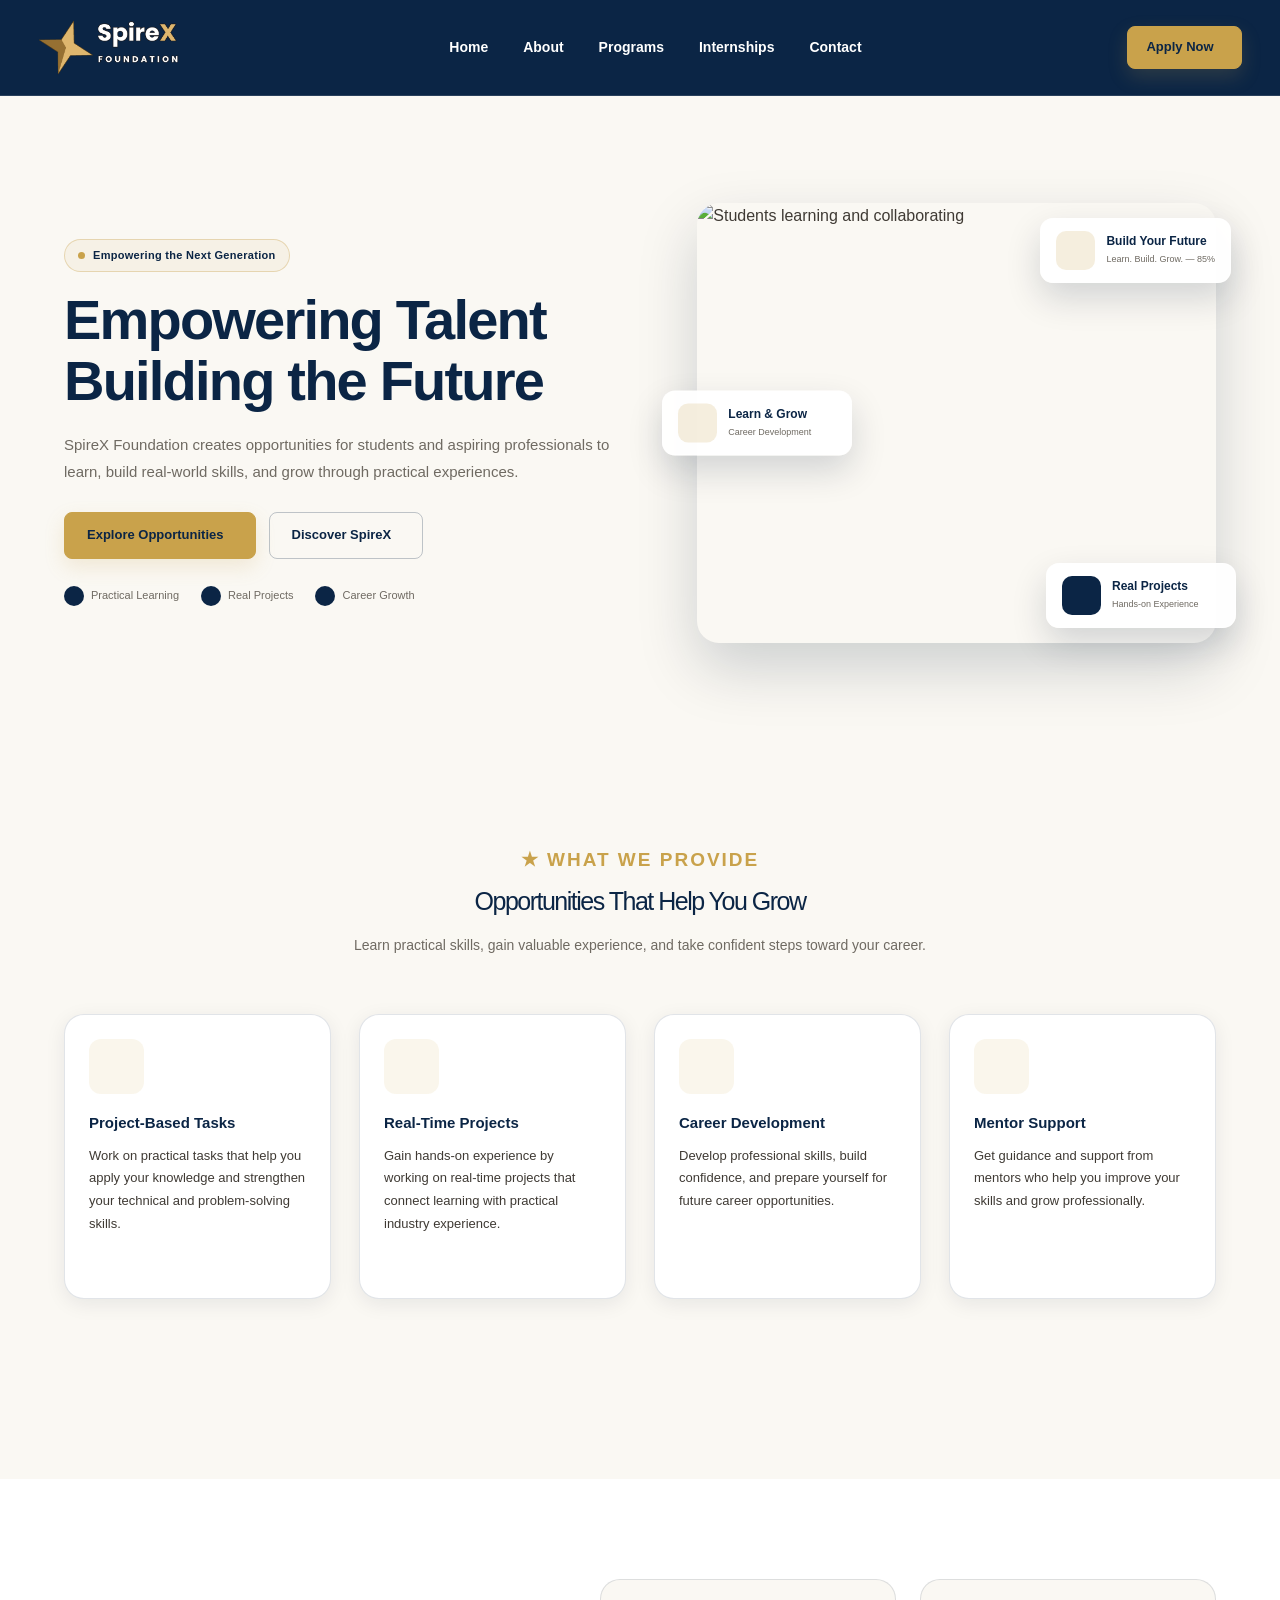
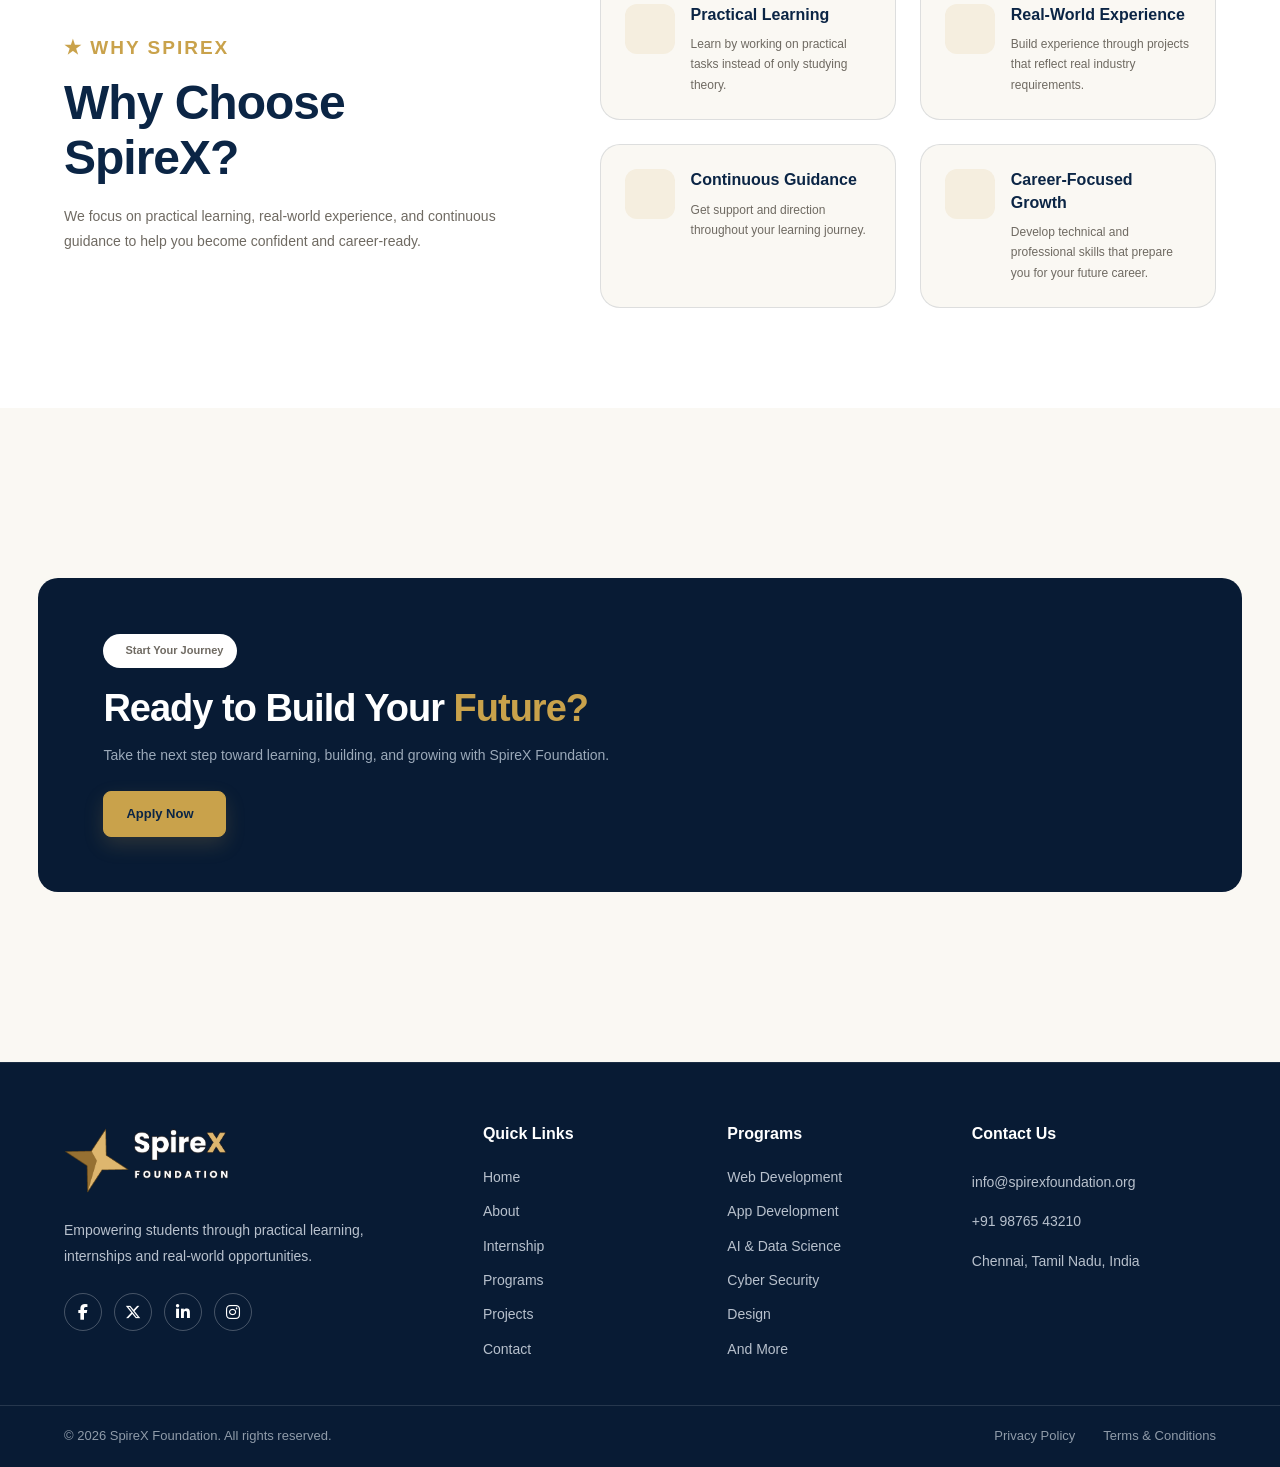
==== index.html @ 5ac38d96 "Home Page Dev" ====
<!DOCTYPE html>
<html lang="en">

<head>

    <meta charset="UTF-8">

    <meta
        name="viewport"
        content="width=device-width, initial-scale=1.0"
    >

    <title>SpireX Foundation</title>

    <link
        rel="stylesheet"
        href="https://cdnjs.cloudflare.com/ajax/libs/font-awesome/6.5.2/css/all.min.css"
    >

    <link
        rel="stylesheet"
        href="css/global.css"
    >

    <script src="https://unpkg.com/lucide@latest"></script>

</head>

<body>

    <div id="navbar-container"></div>

    <div id="hero-container"></div>

    <div id="cards-container"></div>

    <div id="footer-container"></div>

    <script src="js/main.js"></script>

</body>

</html>
---- css/global.css ----
/* 1. ROOT VARIABLES */

:root {
    --primary: #0B2545;
    --dark: #081B34;
    --accent: #C9A24B;

    --cream: #FAF8F3;
    --white: #FFFFFF;

    --text: #3F3A34;
    --text-light: #6F6A62;

    --border: rgba(11, 37, 69, 0.12);

    --card-shadow: 0 5px 20px rgba(8, 27, 52, 0.08);
    --card-hover-shadow: 0 15px 40px rgba(8, 27, 52, 0.12);

    --radius-lg: 20px;
}


/* 2. RESET */

* {
    margin: 0;
    padding: 0;
    box-sizing: border-box;
}

html {
    scroll-behavior: smooth;
    height: auto;
    min-height: 100%;
    overflow-x: hidden;
    overflow-y: auto;
}

body {
    width: 100%;
    height: auto;
    min-height: 100%;
    font-family: "Poppins", sans-serif;
    color: var(--text);
    background: var(--cream);
    line-height: 1.6;
    overflow-x: hidden;
    overflow-y: auto;
}

a {
    color: inherit;
    text-decoration: none;
}

button,
input,
textarea,
select {
    font-family: inherit;
}

button {
    cursor: pointer;
}

img {
    max-width: 100%;
    display: block;
}


/* 3. COMMON CONTAINER */

.container {
    width: 100%;
    margin: 0;
}


/* 4. BUTTONS */

.btn {
    display: inline-flex;
    align-items: center;
    justify-content: center;
    gap: 9px;
    padding: 12px 22px;
    border-radius: 8px;
    font-size: 13px;
    font-weight: 600;
    transition:
        transform 0.3s ease,
        box-shadow 0.3s ease,
        background 0.3s ease,
        color 0.3s ease,
        border-color 0.3s ease;
}

.btn svg {
    width: 16px;
    height: 16px;
}

.btn-gold {
    color: var(--primary);
    background: var(--accent);
    border: 1px solid var(--accent);
    box-shadow: 0 8px 20px rgba(201, 162, 75, 0.18);
}

.btn-gold:hover {
    transform: translateY(-2px);
    background: #D4AF5E;
    box-shadow: 0 12px 28px rgba(201, 162, 75, 0.28);
}

.btn-outline {
    color: var(--primary);
    background: transparent;
    border: 1px solid rgba(11, 37, 69, 0.25);
}

.btn-outline:hover {
    color: var(--white);
    background: var(--primary);
    border-color: var(--primary);
    transform: translateY(-2px);
}


/* 5. NAVBAR */

.navbar {
    position: fixed;
    top: 0;
    left: 0;
    z-index: 1000;
    width: 100%;
    height: auto;
    background: var(--primary);
    border-bottom: 1px solid rgba(255, 255, 255, 0.12);
}

.navbar-container {
    width: 100%;
    min-height: 95px;
    margin: 0;
    padding-left: 3%;
    padding-right: 3%;
    display: flex;
    align-items: center;
    justify-content: space-between;
    gap: 30px;
}

.navbar-logo {
    display: flex;
    align-items: center;
    flex-shrink: 0;
    margin-right: auto;
}

.navbar-logo img {
    width: 145px;
    height: auto;
}

.nav-links {
    display: flex;
    align-items: center;
    justify-content: center;
    gap: 35px;
    margin: 0 auto;
}

.nav-link {
    position: relative;
    color: var(--white);
    font-size: 14px;
    font-weight: 600;
    white-space: nowrap;
}

.nav-link::after {
    content: "";
    position: absolute;
    left: 0;
    bottom: -8px;
    width: 0;
    height: 2px;
    background: var(--accent);
    transition: width 0.3s ease;
}

.nav-link:hover {
    width: 100%;
}

.nav-link.active {
    color: var(--white);
}

.nav-link:hover::after,
.nav-link.active::after {
    width: 100%;
}

.navbar-apply {
    padding: 10px 18px;
    flex-shrink: 0;
    margin-left: auto;
}

.menu-toggle {
    display: none;
    width: 42px;
    height: 42px;
    align-items: center;
    justify-content: center;
    border: 1px solid rgba(255, 255, 255, 0.2);
    border-radius: 8px;
    color: var(--white);
    background: transparent;
}

.menu-toggle svg {
    width: 21px;
    height: 21px;
}


/* 6. HERO */

.hero {
    width: 100%;
    background: var(--cream);
    overflow: hidden;
    padding-top: 95px;
}

.hero-container {
    width: 100%;
    min-height: 650px;
    margin: 0;
    padding-top: 80px;
    padding-bottom: 75px;
    padding-left: 5%;
    padding-right: 5%;
    display: grid;
    grid-template-columns: 1.05fr 0.95fr;
    align-items: center;
    gap: 60px;
}

.hero-content {
    width: 100%;
    max-width: 650px;
    margin-left: 0;
    margin-right: 0;
}

.hero-badge {
    width: fit-content;
    display: inline-flex;
    align-items: center;
    gap: 8px;
    margin-bottom: 18px;
    padding: 7px 13px;
    border: 1px solid rgba(201, 162, 75, 0.35);
    border-radius: 50px;
    color: var(--primary);
    background: rgba(201, 162, 75, 0.08);
    font-size: 11px;
    font-weight: 600;
    letter-spacing: 0.3px;
}

.hero-badge-dot {
    width: 7px;
    height: 7px;
    flex-shrink: 0;
    border-radius: 50%;
    background: var(--accent);
}

.hero-title {
    max-width: 650px;
    color: var(--primary);
    font-size: 56px;
    line-height: 1.08;
    letter-spacing: -1.8px;
    font-weight: 800;
}

.hero-description {
    max-width: 590px;
    margin-top: 20px;
    color: var(--text-light);
    font-size: 15px;
    line-height: 1.8;
    font-weight: 400;
}

.hero-actions {
    display: flex;
    align-items: center;
    gap: 13px;
    margin-top: 27px;
    flex-wrap: wrap;
}

.hero-benefits {
    display: flex;
    align-items: center;
    gap: 22px;
    margin-top: 27px;
    flex-wrap: wrap;
}

.hero-benefit {
    display: flex;
    align-items: center;
    gap: 7px;
    color: var(--text-light);
    font-size: 11px;
    font-weight: 500;
}

.benefit-icon {
    width: 20px;
    height: 20px;
    display: flex;
    align-items: center;
    justify-content: center;
    flex-shrink: 0;
    border-radius: 50%;
    color: var(--white);
    background: var(--primary);
}

.benefit-icon svg {
    width: 12px;
    height: 12px;
}


/* 7. HERO VISUAL */

.hero-visual {
    position: relative;
    width: 100%;
    min-height: 480px;
    display: flex;
    align-items: center;
    justify-content: center;
}

.hero-image-wrapper {
    position: relative;
    z-index: 1;
    width: 100%;
    max-width: 560px;
    height: 440px;
    overflow: hidden;
    border-radius: 22px;
    box-shadow: 0 25px 60px rgba(8, 27, 52, 0.18);
}

.hero-image {
    width: 100%;
    height: 100%;
    object-fit: cover;
    border-radius: inherit;
    transition: transform 0.6s ease;
}

.hero-image-wrapper:hover .hero-image {
    transform: scale(1.03);
}


/* 8. FLOATING CARDS */

.floating-card {
    position: absolute;
    z-index: 5;
    display: flex;
    align-items: center;
    gap: 11px;
    padding: 12px 15px;
    min-width: 190px;
    border: 1px solid rgba(255, 255, 255, 0.7);
    border-radius: 13px;
    background: rgba(255, 255, 255, 0.94);
    box-shadow: 0 15px 35px rgba(8, 27, 52, 0.16);
    animation: floatingCard 4s ease-in-out infinite;
}

.floating-icon {
    width: 39px;
    height: 39px;
    flex-shrink: 0;
    display: flex;
    align-items: center;
    justify-content: center;
    border-radius: 10px;
    color: var(--primary);
    background: rgba(201, 162, 75, 0.18);
}

.floating-icon svg {
    width: 19px;
    height: 19px;
}

.floating-icon-navy {
    color: var(--white);
    background: var(--primary);
}

.floating-content h4 {
    color: var(--primary);
    font-size: 12px;
    font-weight: 700;
    line-height: 1.3;
}

.floating-content p {
    margin-top: 3px;
    color: var(--text-light);
    font-size: 9px;
    line-height: 1.4;
}

.floating-card-top {
    top: 35px;
    right: -15px;
    animation-delay: 0s;
}

.floating-card-middle {
    top: 50%;
    left: -35px;
    transform: translateY(-50%);
    animation: floatingMiddle 4s ease-in-out infinite;
    animation-delay: 1s;
}

.floating-card-bottom {
    bottom: 35px;
    right: -20px;
    animation-delay: 2s;
}

@keyframes floatingCard {
    0%, 100% {
        transform: translateY(0);
    }

    50% {
        transform: translateY(-8px);
    }
}

@keyframes floatingMiddle {
    0%, 100% {
        transform: translateY(-50%);
    }

    50% {
        transform: translateY(calc(-50% - 8px));
    }
}


/* 9. HOME SECTIONS */

.section {
    width: 100%;
    margin: 0;
    padding-top: 100px;
    padding-bottom: 100px;
    padding-left: 5%;
    padding-right: 5%;
}

.section > .container {
    width: 100%;
    max-width: none;
    margin: 0;
}

.section-heading {
    width: 100%;
    max-width: 900px;
    margin: 0 auto 55px;
    text-align: center;
}

.section-subtitle {
    display: inline-block;
    color: var(--accent);
    font-size: 19px;
    font-weight: 800;
    text-transform: uppercase;
    letter-spacing: 2px;
}

.section-heading h2 {
    margin-top: 12px;
    color: var(--primary);
    font-size: 25px;
    line-height: 1.12;
    letter-spacing: -1.5px;
    font-weight: 500;
}

.section-heading p {
    max-width: 780px;
    margin: 18px auto 0;
    color: var(--text-light);
    font-size: 14px;
    line-height: 1.8;
    font-weight: 400;
}


/* 10. CARDS GRID */

.grid-3 {
    width: 100%;
    display: grid;
    grid-template-columns: repeat(4, minmax(0, 1fr));
    gap: 28px;
}


/* 11. COMMON CARDS */

.card {
    position: relative;
    width: 100%;
    min-height: 285px;
    padding: 24px;
    background: var(--white);
    border: 1px solid var(--border);
    border-radius: 20px;
    box-shadow: var(--card-shadow);
    transition:
        transform 0.3s ease,
        box-shadow 0.3s ease,
        border-color 0.3s ease;
}

.card:hover {
    transform: translateY(-7px);
    border-color: rgba(201, 162, 75, 0.55);
    box-shadow: var(--card-hover-shadow);
}

.card .icon {
    width: 55px;
    height: 55px;
    display: flex;
    align-items: center;
    justify-content: center;
    margin-bottom: 18px;
    border-radius: 12px;
    background: rgba(201, 162, 75, 0.10);
    color: var(--accent);
}

.card .icon svg {
    width: 24px;
    height: 24px;
}

.card h3 {
    margin: 0;
    color: var(--primary);
    font-size: 15px;
    font-weight: 700;
    line-height: 1.4;
}

.card p {
    margin-top: 12px;
    color: var(--text);
    font-size: 13px;
    font-weight: 400;
    line-height: 1.75;
}


/* 13. BACKGROUNDS */

.bg-white {
    width: 100%;
    background: var(--cream);
}


/* 14. WHY SPIREX */

.why-spirex {
    width: 100%;
    background: var(--white);
    margin-top: 80px;
}

.why-spirex-container {
    display: grid;
    grid-template-columns: 0.85fr 1.15fr;
    align-items: center;
    gap: 80px;
}

.why-spirex-content {
    max-width: 500px;
}

.why-spirex-content h2 {
    margin-top: 12px;
    color: var(--primary);
    font-size: clamp(34px, 4vw, 48px);
    line-height: 1.15;
    letter-spacing: -1px;
    font-weight: 800;
}

.why-spirex-content p {
    margin-top: 18px;
    color: var(--text-light);
    font-size: 14px;
    line-height: 1.8;
    font-weight: 400;
}

.why-spirex-grid {
    display: grid;
    grid-template-columns: repeat(2, 1fr);
    gap: 24px;
}

.why-item {
    display: flex;
    align-items: flex-start;
    gap: 16px;
    padding: 24px;
    background: var(--cream);
    border: 1px solid var(--border);
    border-radius: 20px;
    transition:
        transform 0.3s ease,
        box-shadow 0.3s ease,
        border-color 0.3s ease;
}

.why-item:hover {
    transform: translateY(-5px);
    border-color: rgba(201, 162, 75, 0.5);
    box-shadow: var(--shadow-md);
}

.why-icon {
    width: 50px;
    height: 50px;
    flex-shrink: 0;
    display: flex;
    align-items: center;
    justify-content: center;
    border-radius: 12px;
    background: rgba(201, 162, 75, 0.12);
    color: var(--accent);
}

.why-icon svg {
    width: 23px;
    height: 23px;
}

.why-item h3 {
    margin: 0;
    color: var(--primary);
    font-size: 16px;
    font-weight: 700;
    line-height: 1.4;
}

.why-item p {
    margin-top: 8px;
    color: var(--text-light);
    font-size: 12px;
    font-weight: 400;
    line-height: 1.7;
}


/* 15. READY TO BUILD YOUR FUTURE */

.future-section {
    width: 100%;
    margin-top: 80px;
    padding: 90px 3%;
    background: var(--cream);
}

.future-container {
    width: 100%;
    max-width: 1400px;
    min-height: 310px;
    margin: 0 auto;
    padding: 55px 65px;
    display: flex;
    align-items: center;
    justify-content: space-between;
    background: var(--dark);
    border-radius: 20px;
    overflow: hidden;
}

.future-content {
    max-width: 650px;
}

.future-badge {
    display: inline-flex;
    align-items: center;
    gap: 8px;
    padding: 8px 14px;
    color: var(--text-light);
    background: var(--white);
    border-radius: 50px;
    font-size: 11px;
    font-weight: 600;
}

.future-badge svg {
    width: 13px;
    height: 13px;
}

.future-content h2 {
    margin-top: 18px;
    color: var(--white);
    font-size: 38px;
    line-height: 1.2;
    font-weight: 800;
    letter-spacing: -1px;
}

.future-content h2 span {
    color: var(--accent);
}

.future-content p {
    max-width: 550px;
    margin-top: 12px;
    color: #9BA9B9;
    font-size: 14px;
    line-height: 1.8;
}

.future-btn {
    margin-top: 22px;
}

.future-visual {
    width: 42%;
    height: 100%;
    display: flex;
    align-items: center;
    justify-content: center;
}

.future-visual svg {
    width: 75px;
    height: 75px;
    color: var(--accent);
    stroke-width: 1.8;
}


/* 16. FOOTER */

.footer {
    width: 100%;
    height: auto;
    min-height: auto;
    overflow: visible;
    margin: 0;
    background: var(--dark);
    color: var(--white);
    border-top: 1px solid rgba(255, 255, 255, 0.08);
    padding-bottom: 0;
    margin-top: 80px;
}

.footer-container {
    width: 100%;
    max-width: none;
    margin: 0;
    padding: 60px 5% 45px;
    display: grid;
    grid-template-columns: 2fr 1fr 1fr 1.4fr;
    column-gap: 70px;
    row-gap: 35px;
    align-items: start;
    overflow: visible;
}

.footer-brand {
    display: flex;
    flex-direction: column;
    align-items: flex-start;
}

.footer-logo {
    width: 170px;
    height: auto;
    max-width: 170px;
    display: block;
    object-fit: contain;
}

.footer-brand p {
    max-width: 390px;
    margin-top: 20px;
    color: #B8C1CD;
    font-size: 14px;
    line-height: 1.8;
    font-weight: 400;
}

.social-links {
    display: flex;
    align-items: center;
    gap: 12px;
    margin-top: 24px;
}

.social-links a {
    width: 38px;
    height: 38px;
    display: flex;
    align-items: center;
    justify-content: center;
    color: var(--white);
    background: transparent;
    border: 1px solid rgba(255, 255, 255, 0.25);
    border-radius: 50%;
    text-decoration: none;
    cursor: pointer;
    transition:
        color 0.3s ease,
        border-color 0.3s ease,
        background 0.3s ease,
        transform 0.3s ease;
}

.social-links a:hover {
    color: var(--accent);
    border-color: var(--accent);
    background: rgba(201, 162, 75, 0.08);
    transform: translateY(-3px);
}

.social-links svg {
    width: 18px;
    height: 18px;
    stroke-width: 1.8;
}

.footer-column {
    display: flex;
    flex-direction: column;
    align-items: flex-start;
    gap: 12px;
}

.footer-column h4 {
    margin: 0 0 8px;
    color: var(--white);
    font-size: 16px;
    font-weight: 700;
    line-height: 1.4;
}

.footer-column a {
    color: #B8C1CD;
    font-size: 14px;
    font-weight: 400;
    line-height: 1.6;
    text-decoration: none;
    transition:
        color 0.3s ease,
        transform 0.3s ease;
}

.footer-column a:hover {
    color: var(--accent);
    transform: translateX(3px);
}

.footer-contact {
    display: flex;
    flex-direction: column;
    gap: 17px;
    width: 100%;
    overflow: visible;
}

.footer-contact-item {
    display: flex;
    align-items: flex-start;
    gap: 11px;
    color: #B8C1CD;
    font-size: 14px;
    font-weight: 400;
    line-height: 1.6;
}

.footer-contact-item svg {
    width: 18px;
    height: 18px;
    flex-shrink: 0;
    color: var(--accent);
    margin-top: 3px;
}

.footer-bottom {
    width: 100%;
    margin: 0;
    padding: 20px 5%;
    display: flex;
    align-items: center;
    justify-content: space-between;
    gap: 20px;
    border-top: 1px solid rgba(255, 255, 255, 0.12);
    color: #8F9BA9;
    font-size: 13px;
    font-weight: 400;
    overflow: visible;
}

.footer-bottom p {
    margin: 0;
}

.footer-bottom > div {
    display: flex;
    align-items: center;
    gap: 28px;
}

.footer-bottom a {
    color: #8F9BA9;
    font-size: 13px;
    text-decoration: none;
    transition: color 0.3s ease;
}

.footer-bottom a:hover {
    color: var(--accent);
}


/* 17. TABLET */

@media (max-width: 1100px) {

    .hero-container {
        grid-template-columns: 1fr;
        gap: 50px;
        text-align: center;
    }

    .hero-content {
        max-width: 700px;
        margin-left: auto;
        margin-right: auto;
    }

    .hero-badge {
        margin-left: auto;
        margin-right: auto;
    }

    .hero-description {
        margin-left: auto;
        margin-right: auto;
    }

    .hero-actions {
        justify-content: center;
    }

    .hero-benefits {
        justify-content: center;
    }

    .hero-visual {
        min-height: 460px;
        max-width: 650px;
        margin: 0 auto;
    }

    .grid-3 {
        grid-template-columns: repeat(2, 1fr);
        gap: 25px;
    }

    .why-spirex-container {
        grid-template-columns: 1fr;
        gap: 45px;
    }

    .why-spirex-content {
        max-width: 700px;
    }

    .footer-container {
        grid-template-columns: 2fr 1fr 1fr;
        column-gap: 45px;
        row-gap: 45px;
    }

    .footer-brand {
        grid-column: 1 / -1;
    }
}


/* 18. MOBILE */

@media (max-width: 700px) {

    .navbar-container {
        min-height: 68px;
        padding-left: 5%;
        padding-right: 5%;
    }

    .navbar-logo img {
        width: 125px;
    }

    .nav-links {
        position: absolute;
        top: 68px;
        left: 0;
        width: 100%;
        display: none;
        flex-direction: column;
        align-items: stretch;
        gap: 0;
        padding: 15px 20px 20px;
        background: rgba(250, 248, 243, 0.98);
        border-bottom: 1px solid var(--border);
        box-shadow: var(--shadow-md);
    }

    .nav-links.active {
        display: flex;
    }

    .nav-link {
        padding: 11px 5px;
        color: var(--primary);
        font-size: 13px;
    }

    .nav-link:hover,
    .nav-link.active {
        color: var(--primary);
    }

    .nav-link::after {
        display: none;
    }

    .navbar-apply {
        display: none;
    }

    .menu-toggle {
        display: flex;
    }

    .hero {
        padding-top: 68px;
    }

    .hero-container {
        min-height: auto;
        padding-top: 55px;
        padding-bottom: 60px;
        padding-left: 5%;
        padding-right: 5%;
        gap: 45px;
    }

    .hero-title {
        font-size: 38px;
        line-height: 1.1;
        letter-spacing: -1px;
    }

    .hero-description {
        font-size: 13px;
        line-height: 1.75;
    }

    .hero-actions {
        flex-direction: column;
        width: 100%;
    }

    .hero-actions .btn {
        width: 100%;
    }

    .hero-benefits {
        flex-direction: column;
        gap: 10px;
    }

    .hero-visual {
        min-height: 370px;
        width: 100%;
    }

    .hero-image-wrapper {
        width: 90%;
        height: 330px;
        border-radius: 18px;
    }

    .floating-card {
        min-width: 165px;
        padding: 10px 12px;
        gap: 9px;
    }

    .floating-icon {
        width: 34px;
        height: 34px;
    }

    .floating-icon svg {
        width: 16px;
        height: 16px;
    }

    .floating-content h4 {
        font-size: 10px;
    }

    .floating-content p {
        font-size: 8px;
    }

    .floating-card-top {
        top: 12px;
        right: 0;
    }

    .floating-card-middle {
        left: 0;
        top: 50%;
    }

    .floating-card-bottom {
        right: 0;
        bottom: 12px;
    }

    .section {
        padding-top: 70px;
        padding-bottom: 70px;
        padding-left: 5%;
        padding-right: 5%;
    }

    .section-heading {
        margin-bottom: 35px;
    }

    .section-subtitle {
        font-size: 13px;
    }

    .section-heading h2 {
        font-size: 34px;
        letter-spacing: -0.8px;
    }

    .section-heading p {
        font-size: 12px;
    }

    .grid-3 {
        grid-template-columns: 1fr;
        gap: 20px;
    }

    .card {
        min-height: 250px;
        padding: 24px;
    }

    .card h3 {
        font-size: 15px;
    }

    .why-spirex {
        margin-top: 0;
    }

    .why-spirex-container {
        gap: 35px;
    }

    .why-spirex-content h2 {
        font-size: 32px;
    }

    .why-spirex-content p {
        font-size: 13px;
    }

    .why-spirex-grid {
        grid-template-columns: 1fr;
        gap: 18px;
    }

    .why-item {
        padding: 20px;
    }

    .future-section {
        padding: 70px 5%;
    }

    .future-container {
        min-height: auto;
        padding: 40px 25px;
        flex-direction: column;
        align-items: flex-start;
        gap: 35px;
        border-radius: 18px;
    }

    .future-content {
        width: 100%;
    }

    .future-content h2 {
        font-size: 30px;
    }

    .future-content p {
        font-size: 13px;
    }

    .future-visual {
        width: 100%;
        justify-content: center;
    }

    .future-visual svg {
        width: 55px;
        height: 55px;
    }

    .footer {
        width: 100%;
        height: auto;
        min-height: auto;
        overflow: visible;
        padding-bottom: 0;
    }

    .footer-container {
        width: 100%;
        display: grid;
        grid-template-columns: 1fr 1fr;
        column-gap: 25px;
        row-gap: 30px;
        padding: 40px 7% 40px;
        overflow: visible;
    }

    .footer-brand {
        grid-column: 1 / -1;
        width: 100%;
        display: flex;
        flex-direction: column;
        align-items: flex-start;
    }

    .footer-logo {
        width: 140px;
        max-width: 140px;
        height: auto;
    }

    .footer-brand p {
        width: 100%;
        max-width: 100%;
        margin-top: 12px;
        color: #B8C1CD;
        font-size: 12px;
        line-height: 1.6;
    }

    .social-links {
        display: flex;
        align-items: center;
        gap: 10px;
        margin-top: 15px;
    }

    .social-links a {
        width: 34px;
        height: 34px;
    }

    .social-links svg {
        width: 16px;
        height: 16px;
    }

    .footer-column:nth-child(2) {
        grid-column: 1;
        width: 100%;
    }

    .footer-column:nth-child(3) {
        grid-column: 2;
        width: 100%;
    }

    .footer-column {
        display: flex;
        flex-direction: column;
        align-items: flex-start;
        gap: 7px;
        width: 100%;
    }

    .footer-column h4 {
        margin: 0 0 5px;
        color: var(--white);
        font-size: 15px;
        font-weight: 700;
        line-height: 1.4;
    }

    .footer-column a {
        color: #B8C1CD;
        font-size: 12px;
        font-weight: 400;
        line-height: 1.4;
    }

    .footer-contact {
        grid-column: 1 / -1;
        width: 100%;
        display: flex;
        flex-direction: column;
        align-items: flex-start;
        gap: 9px;
        margin-top: 5px;
        padding-bottom: 20px;
        overflow: visible;
    }

    .footer-contact h4 {
        margin: 0 0 5px;
        color: var(--white);
        font-size: 15px;
        font-weight: 700;
    }

    .footer-contact-item {
        width: 100%;
        display: flex;
        align-items: flex-start;
        gap: 8px;
        color: #B8C1CD;
        font-size: 12px;
        line-height: 1.5;
    }

    .footer-contact-item svg {
        width: 16px;
        height: 16px;
        flex-shrink: 0;
        color: var(--accent);
        margin-top: 2px;
    }

    .footer-contact a {
        width: 100%;
        display: flex;
        align-items: flex-start;
        gap: 8px;
        color: #B8C1CD;
        font-size: 12px;
        line-height: 1.5;
    }

    .footer-contact a svg {
        width: 16px;
        height: 16px;
        flex-shrink: 0;
        color: var(--accent);
        margin-top: 2px;
    }

    .footer-bottom {
        display: flex;
        flex-direction: column;
        align-items: center;
        justify-content: center;
        gap: 10px;
        position: relative;
        padding: 18px 20px 230px;
        margin-bottom: 0;
        border-top: 1px solid rgba(255,255,255,0.15);
        background: var(--dark);
    }

    .footer-bottom p {
        display: block;
        text-align: center;
        font-size: 12px;
        line-height: 1.5;
    }

    .footer-bottom > div {
        display: flex;
        gap: 20px;
        justify-content: center;
    }
}


/* 19. SMALL MOBILE */

@media (max-width: 400px) {

    .hero-title {
        font-size: 34px;
    }

    .hero-image-wrapper {
        height: 290px;
    }

    .hero-visual {
        min-height: 330px;
    }

    .floating-card {
        min-width: 145px;
        padding: 8px 10px;
    }

    .floating-card-top {
        right: -5px;
    }

    .floating-card-bottom {
        right: -5px;
    }

    .floating-card-middle {
        left: -5px;
    }

    .floating-content h4 {
        font-size: 9px;
    }

    .floating-content p {
        font-size: 7px;
    }

    .section-heading h2 {
        font-size: 30px;
    }

    .footer-container {
        padding-left: 6%;
        padding-right: 6%;
    }
}
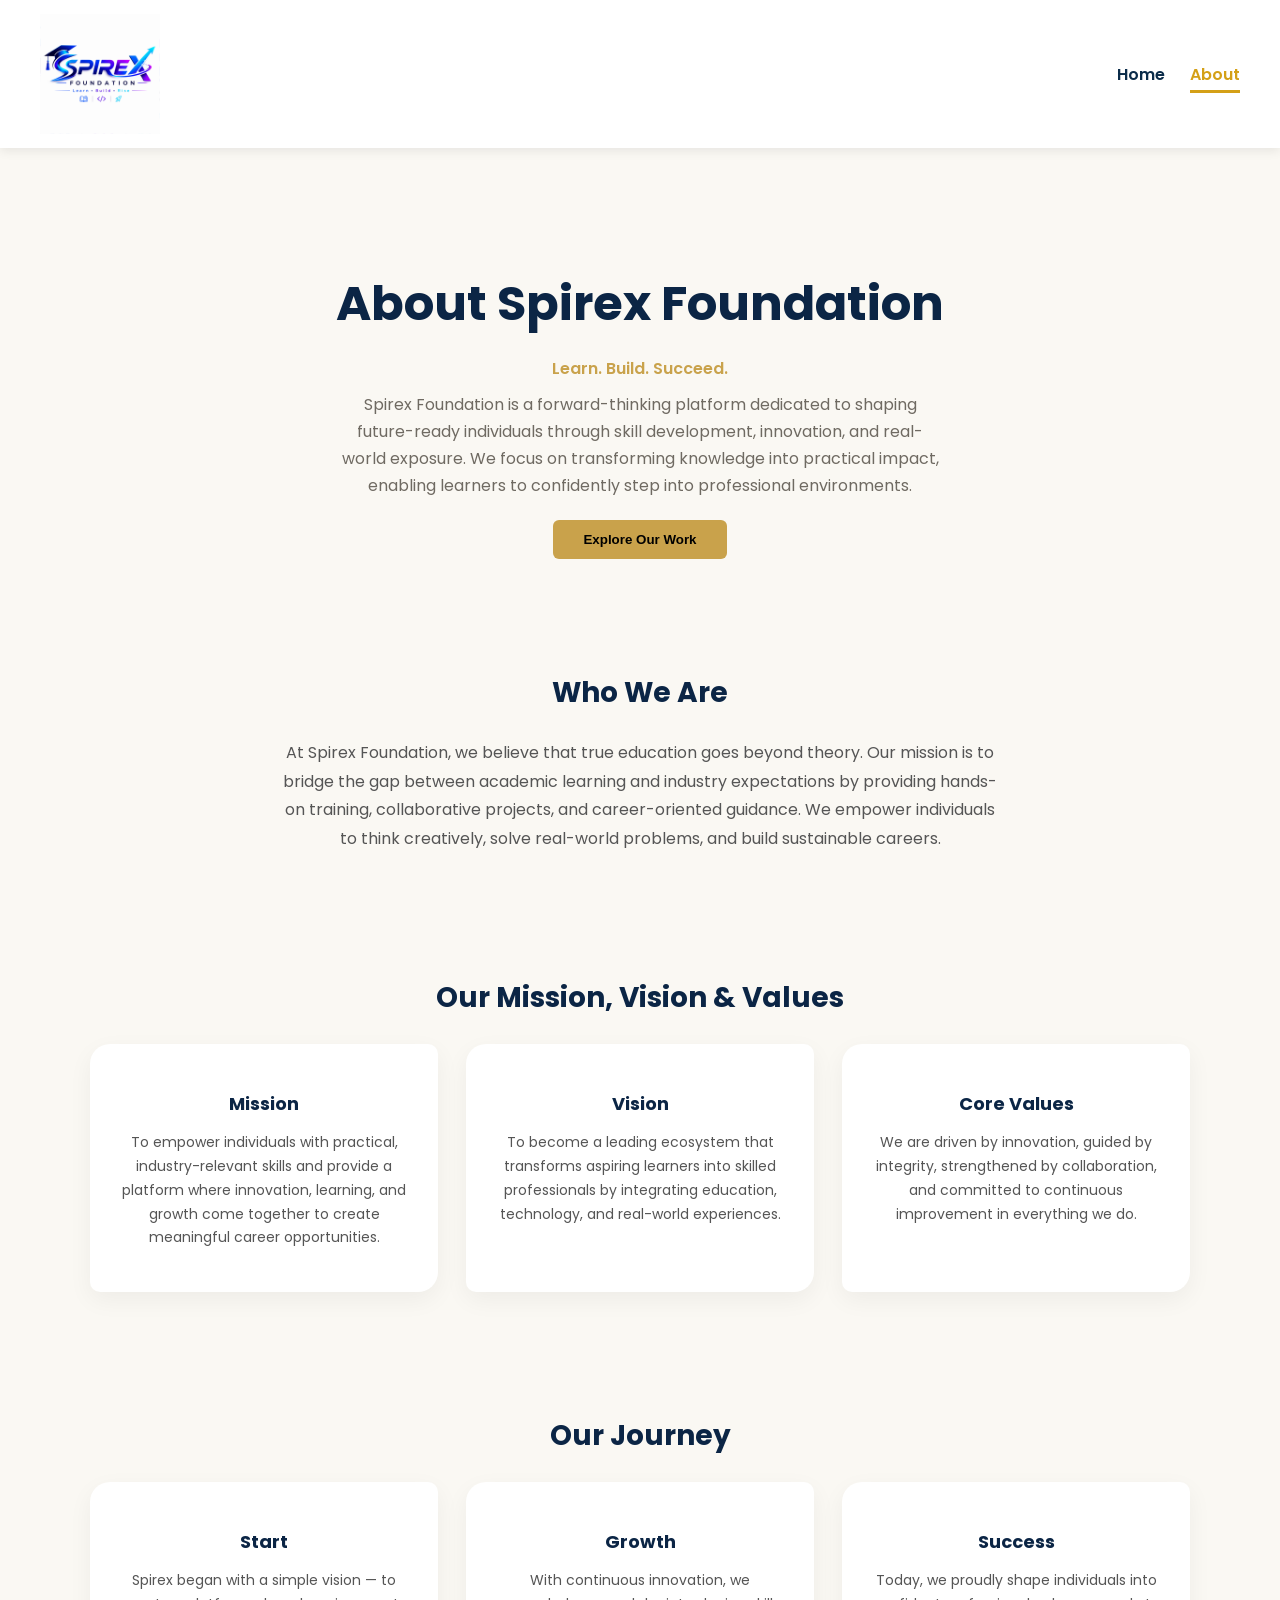
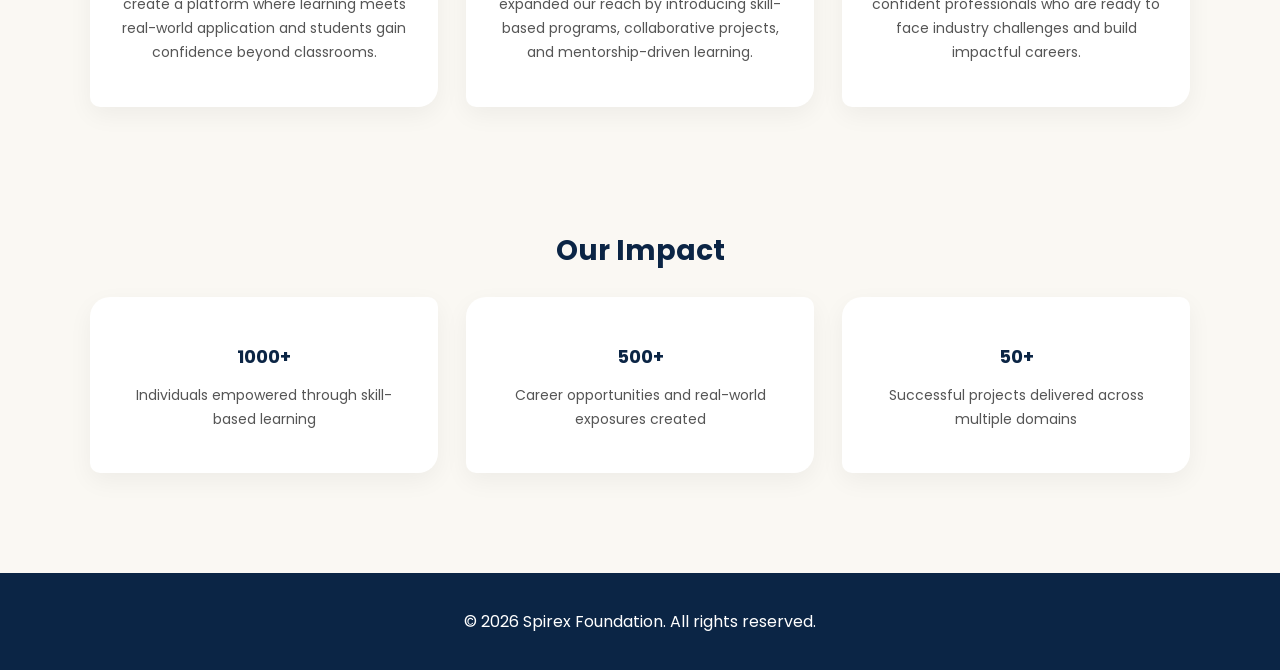
==== commit df8d9ce9: "Add files via upload" ====
--- a/index.html
+++ b/index.html
@@ -1,43 +1,165 @@
-<!DOCTYPE html>
-<html lang="en">
-
-<head>
-
-    <meta charset="UTF-8">
-
-    <meta
-        name="viewport"
-        content="width=device-width, initial-scale=1.0"
-    >
-
-    <title>SpireX Foundation</title>
-
-    <link
-        rel="stylesheet"
-        href="https://cdnjs.cloudflare.com/ajax/libs/font-awesome/6.5.2/css/all.min.css"
-    >
-
-    <link
-        rel="stylesheet"
-        href="css/global.css"
-    >
-
-    <script src="https://unpkg.com/lucide@latest"></script>
-
-</head>
-
-<body>
-
-    <div id="navbar-container"></div>
-
-    <div id="hero-container"></div>
-
-    <div id="cards-container"></div>
-
-    <div id="footer-container"></div>
-
-    <script src="js/main.js"></script>
-
-</body>
-
+<!DOCTYPE html>
+<html lang="en">
+
+<head>
+  <meta charset="UTF-8">
+  <meta name="viewport" content="width=device-width, initial-scale=1.0">
+  <title>About - Spirex Foundation</title>
+
+  <!-- CSS LINK -->
+  <link rel="stylesheet" href="style.css">
+
+  <!-- GOOGLE FONT -->
+  <link href="https://fonts.googleapis.com/css2?family=Poppins:wght@300;400;600;700&display=swap" rel="stylesheet">
+</head>
+
+<body>
+
+<!-- NAVBAR -->
+<nav class="navbar">
+    <div class="navbar-container">
+
+        <div class="navbar-logo">
+            <img src="logo.png" alt="Spirex Logo">
+        </div>
+
+        <div class="nav-links">
+            <a href="index.html" class="nav-link">Home</a>
+            <a href="about.html" class="nav-link active">About</a>
+        </div>
+
+    </div>
+</nav>
+
+<!-- HERO -->
+<section class="hero">
+  <h1>About Spirex Foundation</h1>
+
+  <p class="tagline">Learn. Build. Succeed.</p>
+
+  <p class="description">
+    Spirex Foundation is a forward-thinking platform dedicated to shaping  
+    future-ready individuals through skill development, innovation, and  
+    real-world exposure. We focus on transforming knowledge into practical  
+    impact, enabling learners to confidently step into professional environments.
+  </p>
+
+  <button class="btn">Explore Our Work</button>
+</section>
+
+
+<!-- ABOUT -->
+<section class="section">
+  <h2>Who We Are</h2>
+  <p class="about-text">
+    At Spirex Foundation, we believe that true education goes beyond theory.  
+    Our mission is to bridge the gap between academic learning and industry  
+    expectations by providing hands-on training, collaborative projects, and  
+    career-oriented guidance. We empower individuals to think creatively,  
+    solve real-world problems, and build sustainable careers.
+  </p>
+</section>
+
+
+<!-- MISSION -->
+<section class="section">
+  <h2>Our Mission, Vision & Values</h2>
+
+  <div class="grid">
+
+    <div class="card">
+      <h3>Mission</h3>
+      <p>
+        To empower individuals with practical, industry-relevant skills and  
+        provide a platform where innovation, learning, and growth come together  
+        to create meaningful career opportunities.
+      </p>
+    </div>
+
+    <div class="card">
+      <h3>Vision</h3>
+      <p>
+        To become a leading ecosystem that transforms aspiring learners into  
+        skilled professionals by integrating education, technology, and  
+        real-world experiences.
+      </p>
+    </div>
+
+    <div class="card">
+      <h3>Core Values</h3>
+      <p>
+        We are driven by innovation, guided by integrity, strengthened by  
+        collaboration, and committed to continuous improvement in everything we do.
+      </p>
+    </div>
+
+  </div>
+</section>
+
+
+<!-- JOURNEY -->
+<section class="section">
+  <h2>Our Journey</h2>
+
+  <div class="grid">
+
+    <div class="card">
+      <h3>Start</h3>
+      <p>
+        Spirex began with a simple vision — to create a platform where learning  
+        meets real-world application and students gain confidence beyond classrooms.
+      </p>
+    </div>
+
+    <div class="card">
+      <h3>Growth</h3>
+      <p>
+        With continuous innovation, we expanded our reach by introducing  
+        skill-based programs, collaborative projects, and mentorship-driven learning.
+      </p>
+    </div>
+
+    <div class="card">
+      <h3>Success</h3>
+      <p>
+        Today, we proudly shape individuals into confident professionals who are  
+        ready to face industry challenges and build impactful careers.
+      </p>
+    </div>
+
+  </div>
+</section>
+
+
+<!-- ACHIEVEMENTS -->
+<section class="section">
+  <h2>Our Impact</h2>
+
+  <div class="grid">
+
+    <div class="card">
+      <h3>1000+</h3>
+      <p>Individuals empowered through skill-based learning</p>
+    </div>
+
+    <div class="card">
+      <h3>500+</h3>
+      <p>Career opportunities and real-world exposures created</p>
+    </div>
+
+    <div class="card">
+      <h3>50+</h3>
+      <p>Successful projects delivered across multiple domains</p>
+    </div>
+
+  </div>
+</section>
+
+
+<!-- FOOTER -->
+<footer class="footer">
+  <p>© 2026 Spirex Foundation. All rights reserved.</p>
+</footer>
+
+</body>
 </html>
--- a/style.css
+++ b/style.css
@@ -0,0 +1,236 @@
+:root {
+  --primary: #0B2545;
+  --accent: #C9A24B;
+  --bg: #FAF8F3;
+  --white: #ffffff;
+  --text: #333;
+}
+
+/* RESET */
+body {
+  margin: 0;
+  font-family: 'Poppins', sans-serif;
+  background: var(--bg);
+  color: var(--text);
+}
+
+/* NAVBAR */
+/* NAVBAR */
+.navbar {
+    background: #ffffff;
+    display: flex;
+    justify-content: space-between;
+    align-items: center;
+    padding: 14px 40px;
+    box-shadow: 0 3px 10px rgba(0,0,0,0.08);
+}
+
+/* NAV LINKS */
+.nav-links a {
+    text-decoration: none;
+    color: #0b2c4a;   /* DARK BLUE (important) */
+    font-weight: 600;
+    margin-left: 25px;
+    position: relative;
+}
+
+/* ACTIVE (Programs style) */
+.nav-links a.active {
+    color: #d4a017;   /* GOLD COLOR */
+}
+
+/* UNDERLINE EFFECT */
+.nav-links a.active::after {
+    content: "";
+    position: absolute;
+    width: 100%;
+    height: 3px;
+    background: #d4a017;  /* GOLD */
+    bottom: -6px;
+    left: 0;
+}
+
+/* NAVBAR CONTAINER FIX */
+.navbar-container {
+  width: 100%;
+  display: flex;
+  justify-content: center; /* 🔥 logo left, links right */
+  align-items: center;
+}
+
+/* NAV LINKS RIGHT SIDE */
+.nav-links {
+  display: flex;
+  align-items: center;
+  margin-left: auto; /* 🔥 push to right */
+}
+
+/* LOGO FIX */
+/* LOGO PERFECT SIZE */
+.navbar-logo {
+  height: 120px;   /* 👈 medium perfect size */
+  display: flex;
+  align-items: center;
+}
+
+.navbar-logo img {
+  height: 100%;
+  width: auto;
+  max-height: 120px;
+  object-fit: contain;
+}
+
+/* HOVER */
+.nav-links a:hover {
+    color: #1a73e8;   /* blue hover */
+}
+
+/* HERO */
+.hero {
+  text-align: center;
+  padding: 80px 20px 40px;
+}
+
+.hero h1 {
+  font-size: 48px;
+  color: var(--primary);
+  margin-bottom: 10px;
+}
+
+.tagline {
+  color: var(--accent);
+  font-weight: 600;
+  margin-bottom: 10px;
+}
+
+.description {
+  max-width: 600px;
+  margin: auto;
+  color: #6F6A62;
+  line-height: 1.7;
+}
+
+/* BUTTON (STRONG STYLE) */
+.btn {
+  margin-top: 20px;
+  padding: 12px 30px;
+  background: var(--accent);
+  border: none;
+  border-radius: 6px;
+  font-weight: 600;
+  cursor: pointer;
+  transition: all 0.3s ease;
+}
+
+.btn:hover {
+  transform: translateY(-3px) scale(1.03);
+  box-shadow: 0 10px 25px rgba(201,162,75,0.3);
+}
+
+/* SECTION */
+.section {
+  padding: 50px 20px;
+  text-align: center;
+  max-width: 1100px;
+  margin: auto;
+}
+
+.section h2 {
+  color: var(--primary);
+  margin-bottom: 25px;
+  font-size: 28px;
+}
+
+/* ABOUT TEXT */
+.about-text {
+  max-width: 720px;
+  margin: auto;
+  color: #555;
+  line-height: 1.8;
+}
+
+/* GRID */
+.grid {
+  display: grid;
+  grid-template-columns: repeat(3, 1fr);
+  gap: 28px;
+  margin-top: 25px;
+}
+
+/* CARD (ELEGANT + STRONG) */
+.card {
+  background: var(--white);
+  padding: 28px;
+
+  /* 🔥 Elegant curve */
+  border-radius: 10px;
+  border-top-left-radius: 20px;
+  border-bottom-right-radius: 20px;
+
+  box-shadow: 0 8px 25px rgba(0,0,0,0.05);
+  transition: all 0.35s ease;
+  position: relative;
+  overflow: hidden;
+}
+
+/* 🔥 Premium hover glow */
+.card::before {
+  content: "";
+  position: absolute;
+  width: 100%;
+  height: 0%;
+  background: rgba(201,162,75,0.08);
+  left: 0;
+  bottom: 0;
+  transition: 0.4s;
+}
+
+.card:hover::before {
+  height: 100%;
+}
+
+.card:hover {
+  transform: translateY(-10px);
+  box-shadow: 0 20px 45px rgba(0,0,0,0.12);
+}
+
+/* CARD TEXT */
+.card h3 {
+  font-size: 18px;
+  color: var(--primary);
+  margin-bottom: 12px;
+  position: relative;
+  z-index: 2;
+}
+
+.card p {
+  font-size: 14px;
+  color: #555;
+  line-height: 1.7;
+  position: relative;
+  z-index: 2;
+}
+
+/* FOOTER */
+.footer {
+  background: var(--primary);
+  color: white;
+  text-align: center;
+  padding: 20px;
+  margin-top: 50px;
+}
+
+/* MOBILE */
+@media(max-width: 768px){
+  .grid {
+    grid-template-columns: 1fr;
+  }
+
+  .hero h1 {
+    font-size: 34px;
+  }
+
+  .section h2 {
+    font-size: 24px;
+  }
+}
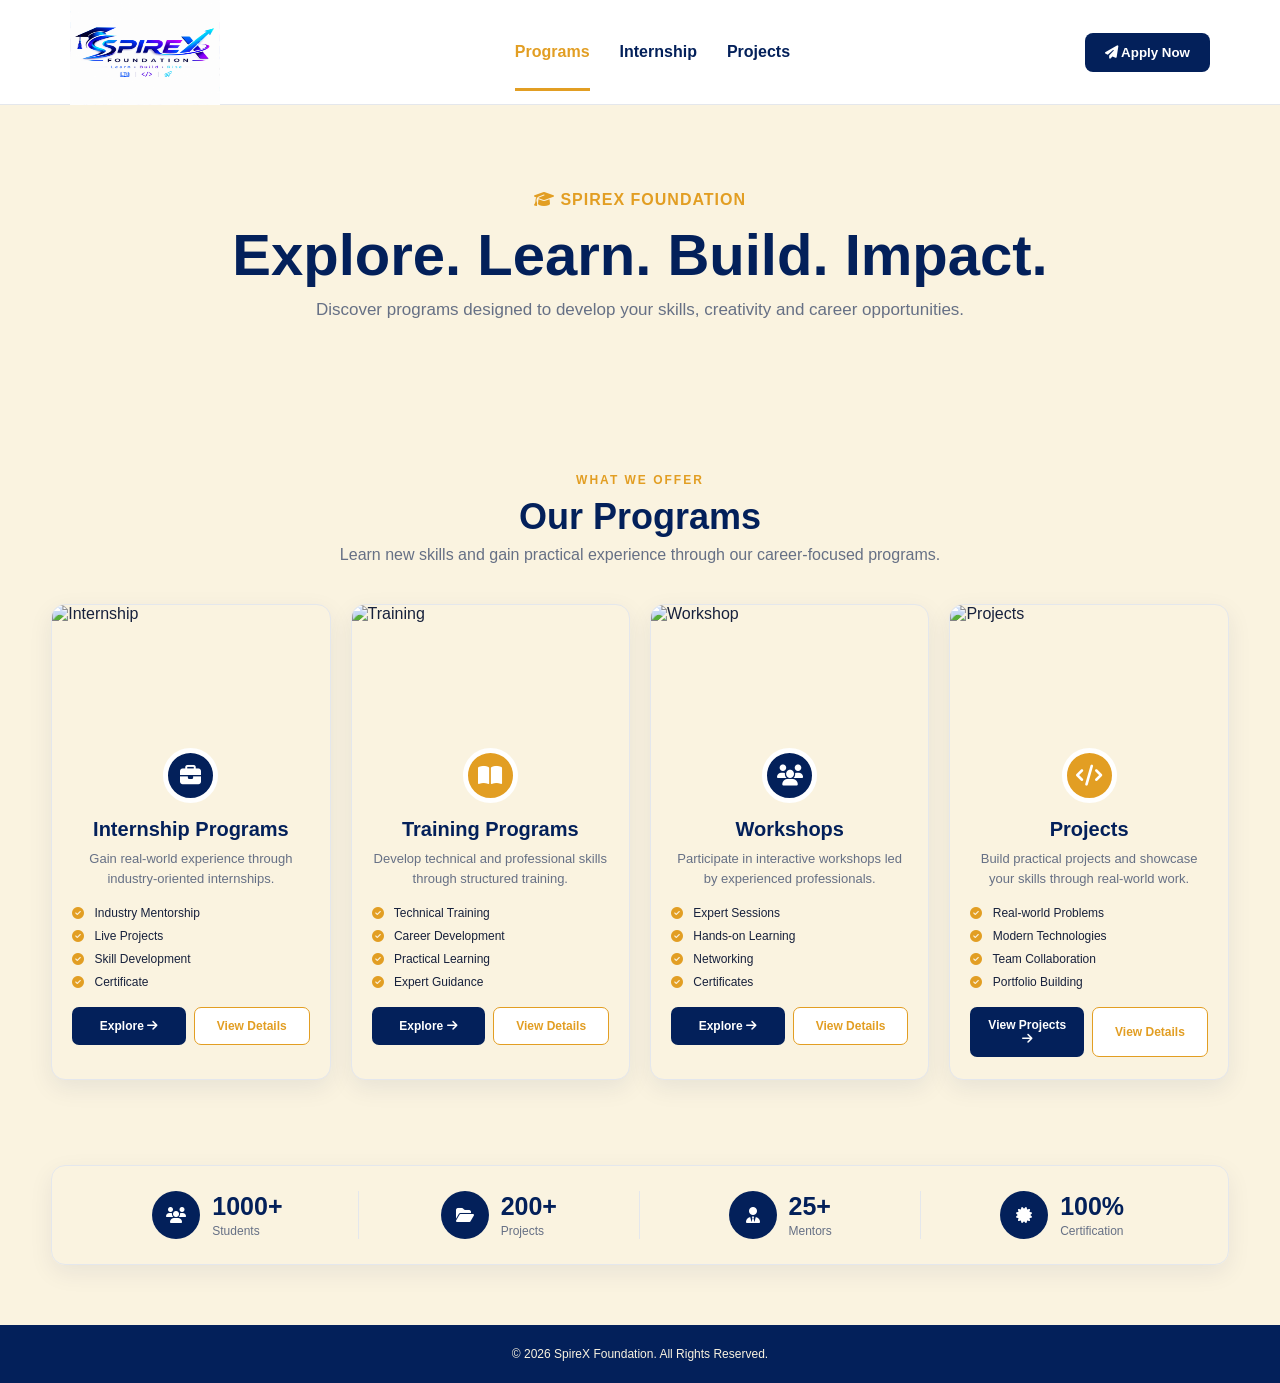
==== commit 0e99e6fb: "updated spirex website" ====
--- a/index.html
+++ b/index.html
@@ -1,165 +1,648 @@
-<!DOCTYPE html>
-<html lang="en">
-
-<head>
-  <meta charset="UTF-8">
-  <meta name="viewport" content="width=device-width, initial-scale=1.0">
-  <title>About - Spirex Foundation</title>
-
-  <!-- CSS LINK -->
-  <link rel="stylesheet" href="style.css">
-
-  <!-- GOOGLE FONT -->
-  <link href="https://fonts.googleapis.com/css2?family=Poppins:wght@300;400;600;700&display=swap" rel="stylesheet">
-</head>
-
-<body>
-
-<!-- NAVBAR -->
-<nav class="navbar">
-    <div class="navbar-container">
-
-        <div class="navbar-logo">
-            <img src="logo.png" alt="Spirex Logo">
-        </div>
-
-        <div class="nav-links">
-            <a href="index.html" class="nav-link">Home</a>
-            <a href="about.html" class="nav-link active">About</a>
-        </div>
-
-    </div>
-</nav>
-
-<!-- HERO -->
-<section class="hero">
-  <h1>About Spirex Foundation</h1>
-
-  <p class="tagline">Learn. Build. Succeed.</p>
-
-  <p class="description">
-    Spirex Foundation is a forward-thinking platform dedicated to shaping  
-    future-ready individuals through skill development, innovation, and  
-    real-world exposure. We focus on transforming knowledge into practical  
-    impact, enabling learners to confidently step into professional environments.
-  </p>
-
-  <button class="btn">Explore Our Work</button>
-</section>
-
-
-<!-- ABOUT -->
-<section class="section">
-  <h2>Who We Are</h2>
-  <p class="about-text">
-    At Spirex Foundation, we believe that true education goes beyond theory.  
-    Our mission is to bridge the gap between academic learning and industry  
-    expectations by providing hands-on training, collaborative projects, and  
-    career-oriented guidance. We empower individuals to think creatively,  
-    solve real-world problems, and build sustainable careers.
-  </p>
-</section>
-
-
-<!-- MISSION -->
-<section class="section">
-  <h2>Our Mission, Vision & Values</h2>
-
-  <div class="grid">
-
-    <div class="card">
-      <h3>Mission</h3>
-      <p>
-        To empower individuals with practical, industry-relevant skills and  
-        provide a platform where innovation, learning, and growth come together  
-        to create meaningful career opportunities.
-      </p>
-    </div>
-
-    <div class="card">
-      <h3>Vision</h3>
-      <p>
-        To become a leading ecosystem that transforms aspiring learners into  
-        skilled professionals by integrating education, technology, and  
-        real-world experiences.
-      </p>
-    </div>
-
-    <div class="card">
-      <h3>Core Values</h3>
-      <p>
-        We are driven by innovation, guided by integrity, strengthened by  
-        collaboration, and committed to continuous improvement in everything we do.
-      </p>
-    </div>
-
-  </div>
-</section>
-
-
-<!-- JOURNEY -->
-<section class="section">
-  <h2>Our Journey</h2>
-
-  <div class="grid">
-
-    <div class="card">
-      <h3>Start</h3>
-      <p>
-        Spirex began with a simple vision — to create a platform where learning  
-        meets real-world application and students gain confidence beyond classrooms.
-      </p>
-    </div>
-
-    <div class="card">
-      <h3>Growth</h3>
-      <p>
-        With continuous innovation, we expanded our reach by introducing  
-        skill-based programs, collaborative projects, and mentorship-driven learning.
-      </p>
-    </div>
-
-    <div class="card">
-      <h3>Success</h3>
-      <p>
-        Today, we proudly shape individuals into confident professionals who are  
-        ready to face industry challenges and build impactful careers.
-      </p>
-    </div>
-
-  </div>
-</section>
-
-
-<!-- ACHIEVEMENTS -->
-<section class="section">
-  <h2>Our Impact</h2>
-
-  <div class="grid">
-
-    <div class="card">
-      <h3>1000+</h3>
-      <p>Individuals empowered through skill-based learning</p>
-    </div>
-
-    <div class="card">
-      <h3>500+</h3>
-      <p>Career opportunities and real-world exposures created</p>
-    </div>
-
-    <div class="card">
-      <h3>50+</h3>
-      <p>Successful projects delivered across multiple domains</p>
-    </div>
-
-  </div>
-</section>
-
-
-<!-- FOOTER -->
-<footer class="footer">
-  <p>© 2026 Spirex Foundation. All rights reserved.</p>
-</footer>
-
-</body>
+<!DOCTYPE html>
+<html lang="en">
+
+<head>
+
+    <meta charset="UTF-8">
+
+    <meta name="viewport"
+          content="width=device-width, initial-scale=1.0">
+
+    <title>Programs | SpireX Foundation</title>
+
+    <link rel="stylesheet"
+          href="https://cdnjs.cloudflare.com/ajax/libs/font-awesome/6.5.2/css/all.min.css">
+
+    <link rel="stylesheet"
+          href="style.css">
+
+</head>
+
+<body>
+
+<header class="navbar">
+
+    <a href="index.html" class="logo-area">
+
+        <img src="assets/logo.png"
+             alt="SpireX Foundation"
+             class="logo">
+
+    </a>
+
+
+    <nav class="nav-links" id="navLinks">
+        
+
+        <a href="index.html" class="active">
+            Programs
+        </a>
+
+        <a href="internship.html">
+            Internship
+        </a>
+
+        <a href="projects.html">
+            Projects
+        </a>
+
+        
+
+    </nav>
+
+
+    <button class="apply-btn"
+            onclick="openApplication()">
+
+        <i class="fa-solid fa-paper-plane"></i>
+
+        Apply Now
+
+    </button>
+
+
+    <button class="menu-btn"
+            onclick="toggleMenu()">
+
+        <i class="fa-solid fa-bars"></i>
+
+    </button>
+
+</header>
+
+<section class="hero">
+
+    <div class="hero-content">
+
+        <span class="hero-label">
+
+            <i class="fa-solid fa-graduation-cap"></i>
+
+            SPIREX FOUNDATION
+
+        </span>
+
+
+        <h1>
+            Explore. Learn. Build. Impact.
+        </h1>
+
+
+        <p>
+            Discover programs designed to develop your
+            skills, creativity and career opportunities.
+        </p>
+
+    </div>
+
+</section>
+
+<section class="page-section">
+
+    <div class="section-heading">
+
+        <span>WHAT WE OFFER</span>
+
+        <h2>
+            Our Programs
+        </h2>
+
+        <p>
+            Learn new skills and gain practical experience
+            through our career-focused programs.
+        </p>
+
+    </div>
+
+
+
+    <div class="program-grid">
+
+
+
+        <article class="program-card">
+
+            <div class="card-image">
+
+                <img
+                    src="https://images.unsplash.com/photo-1521737711867-e3b97375f902?auto=format&fit=crop&w=900&q=80"
+                    alt="Internship">
+
+            </div>
+
+
+            <div class="card-icon navy-icon">
+
+                <i class="fa-solid fa-briefcase"></i>
+
+            </div>
+
+
+            <div class="card-content">
+
+                <h2>
+                    Internship Programs
+                </h2>
+
+                <p>
+                    Gain real-world experience through
+                    industry-oriented internships.
+                </p>
+
+
+                <ul>
+
+                    <li>
+                        <i class="fa-solid fa-circle-check"></i>
+                        Industry Mentorship
+                    </li>
+
+                    <li>
+                        <i class="fa-solid fa-circle-check"></i>
+                        Live Projects
+                    </li>
+
+                    <li>
+                        <i class="fa-solid fa-circle-check"></i>
+                        Skill Development
+                    </li>
+
+                    <li>
+                        <i class="fa-solid fa-circle-check"></i>
+                        Certificate
+                    </li>
+
+                </ul>
+
+
+                <div class="card-buttons">
+
+                    <button class="primary-btn"
+                            onclick="goToInternship()">
+
+                        Explore
+
+                        <i class="fa-solid fa-arrow-right"></i>
+
+                    </button>
+
+
+                    <button class="secondary-btn"
+                            onclick="showDetails('Internship Programs')">
+
+                        View Details
+
+                    </button>
+
+                </div>
+
+            </div>
+
+        </article>
+
+        <article class="program-card">
+
+            <div class="card-image">
+
+                <img
+                    src="https://images.unsplash.com/photo-1531482615713-2afd69097998?auto=format&fit=crop&w=900&q=80"
+                    alt="Training">
+
+            </div>
+
+
+            <div class="card-icon gold-icon">
+
+                <i class="fa-solid fa-book-open"></i>
+
+            </div>
+
+
+            <div class="card-content">
+
+                <h2>
+                    Training Programs
+                </h2>
+
+                <p>
+                    Develop technical and professional
+                    skills through structured training.
+                </p>
+
+
+                <ul>
+
+                    <li>
+                        <i class="fa-solid fa-circle-check"></i>
+                        Technical Training
+                    </li>
+
+                    <li>
+                        <i class="fa-solid fa-circle-check"></i>
+                        Career Development
+                    </li>
+
+                    <li>
+                        <i class="fa-solid fa-circle-check"></i>
+                        Practical Learning
+                    </li>
+
+                    <li>
+                        <i class="fa-solid fa-circle-check"></i>
+                        Expert Guidance
+                    </li>
+
+                </ul>
+
+
+                <div class="card-buttons">
+
+                    <button class="primary-btn"
+                            onclick="showDetails('Training Programs')">
+
+                        Explore
+
+                        <i class="fa-solid fa-arrow-right"></i>
+
+                    </button>
+
+
+                    <button class="secondary-btn"
+                            onclick="showDetails('Training Programs')">
+
+                        View Details
+
+                    </button>
+
+                </div>
+
+            </div>
+
+        </article>
+
+
+        <article class="program-card">
+
+            <div class="card-image">
+
+                <img
+                    src="https://images.unsplash.com/photo-1556761175-b413da4baf72?auto=format&fit=crop&w=900&q=80"
+                    alt="Workshop">
+
+            </div>
+
+
+            <div class="card-icon navy-icon">
+
+                <i class="fa-solid fa-users"></i>
+
+            </div>
+
+
+            <div class="card-content">
+
+                <h2>
+                    Workshops
+                </h2>
+
+                <p>
+                    Participate in interactive workshops
+                    led by experienced professionals.
+                </p>
+
+
+                <ul>
+
+                    <li>
+                        <i class="fa-solid fa-circle-check"></i>
+                        Expert Sessions
+                    </li>
+
+                    <li>
+                        <i class="fa-solid fa-circle-check"></i>
+                        Hands-on Learning
+                    </li>
+
+                    <li>
+                        <i class="fa-solid fa-circle-check"></i>
+                        Networking
+                    </li>
+
+                    <li>
+                        <i class="fa-solid fa-circle-check"></i>
+                        Certificates
+                    </li>
+
+                </ul>
+
+
+                <div class="card-buttons">
+
+                    <button class="primary-btn"
+                            onclick="showDetails('Workshops')">
+
+                        Explore
+
+                        <i class="fa-solid fa-arrow-right"></i>
+
+                    </button>
+
+
+                    <button class="secondary-btn"
+                            onclick="showDetails('Workshops')">
+
+                        View Details
+
+                    </button>
+
+                </div>
+
+            </div>
+
+        </article>
+
+        <article class="program-card">
+
+            <div class="card-image">
+
+                <img
+                    src="https://images.unsplash.com/photo-1518770660439-4636190af475?auto=format&fit=crop&w=900&q=80"
+                    alt="Projects">
+
+            </div>
+
+
+            <div class="card-icon gold-icon">
+
+                <i class="fa-solid fa-code"></i>
+
+            </div>
+
+
+            <div class="card-content">
+
+                <h2>
+                    Projects
+                </h2>
+
+                <p>
+                    Build practical projects and showcase
+                    your skills through real-world work.
+                </p>
+
+
+                <ul>
+
+                    <li>
+                        <i class="fa-solid fa-circle-check"></i>
+                        Real-world Problems
+                    </li>
+
+                    <li>
+                        <i class="fa-solid fa-circle-check"></i>
+                        Modern Technologies
+                    </li>
+
+                    <li>
+                        <i class="fa-solid fa-circle-check"></i>
+                        Team Collaboration
+                    </li>
+
+                    <li>
+                        <i class="fa-solid fa-circle-check"></i>
+                        Portfolio Building
+                    </li>
+
+                </ul>
+
+
+                <div class="card-buttons">
+
+                    <button class="primary-btn"
+                            onclick="goToProjects()">
+
+                        View Projects
+
+                        <i class="fa-solid fa-arrow-right"></i>
+
+                    </button>
+
+
+                    <button class="secondary-btn"
+                            onclick="showDetails('Projects')">
+
+                        View Details
+
+                    </button>
+
+                </div>
+
+            </div>
+
+        </article>
+
+    </div>
+
+</section>
+
+
+<section class="stats">
+
+    <div class="stat">
+
+        <i class="fa-solid fa-users"></i>
+
+        <div>
+
+            <strong>1000+</strong>
+
+            <span>Students</span>
+
+        </div>
+
+    </div>
+
+
+    <div class="stat">
+
+        <i class="fa-solid fa-folder-open"></i>
+
+        <div>
+
+            <strong>200+</strong>
+
+            <span>Projects</span>
+
+        </div>
+
+    </div>
+
+
+    <div class="stat">
+
+        <i class="fa-solid fa-user-tie"></i>
+
+        <div>
+
+            <strong>25+</strong>
+
+            <span>Mentors</span>
+
+        </div>
+
+    </div>
+
+
+    <div class="stat">
+
+        <i class="fa-solid fa-certificate"></i>
+
+        <div>
+
+            <strong>100%</strong>
+
+            <span>Certification</span>
+
+        </div>
+
+    </div>
+
+</section>
+
+
+
+<footer id="contact">
+
+    <p>
+        © 2026 SpireX Foundation. All Rights Reserved.
+    </p>
+
+</footer>
+
+<div class="modal"
+     id="infoModal">
+
+    <div class="modal-box">
+
+        <button class="close-btn"
+                onclick="closeModal()">
+
+            &times;
+
+        </button>
+
+
+        <div class="modal-icon">
+
+            <i class="fa-solid fa-circle-info"></i>
+
+        </div>
+
+
+        <h2 id="modalTitle">
+            Program Details
+        </h2>
+
+
+        <p id="modalText">
+            Program information
+        </p>
+
+
+        <button class="primary-btn modal-action"
+                onclick="openApplication()">
+
+            Apply Now
+
+            <i class="fa-solid fa-paper-plane"></i>
+
+        </button>
+
+    </div>
+
+</div>
+
+
+<div class="modal"
+     id="applicationModal">
+
+    <div class="modal-box">
+
+        <button class="close-btn"
+                onclick="closeApplication()">
+
+            &times;
+
+        </button>
+
+
+        <h2>
+            Apply to SpireX Foundation
+        </h2>
+
+
+        <form onsubmit="submitApplication(event)">
+
+            <input type="text"
+                   id="appName"
+                   placeholder="Your Name"
+                   required>
+
+
+            <input type="email"
+                   id="appEmail"
+                   placeholder="Email Address"
+                   required>
+
+
+            <select id="appProgram"
+                    required>
+
+                <option value="">
+                    Select Program
+                </option>
+
+                <option>
+                    Internship
+                </option>
+
+                <option>
+                    Training
+                </option>
+
+                <option>
+                    Workshop
+                </option>
+
+                <option>
+                    Projects
+                </option>
+
+            </select>
+
+
+            <button type="submit"
+                    class="primary-btn">
+
+                Submit Application
+
+                <i class="fa-solid fa-check"></i>
+
+            </button>
+
+        </form>
+
+    </div>
+
+</div>
+
+
+<div class="modal" id="applicationModal">
+
+</div>
+
+<script src="script.js"></script>
+
+</body>
+
 </html>
--- a/style.css
+++ b/style.css
@@ -1,236 +1,1413 @@
-:root {
-  --primary: #0B2545;
-  --accent: #C9A24B;
-  --bg: #FAF8F3;
-  --white: #ffffff;
-  --text: #333;
-}
-
-/* RESET */
-body {
-  margin: 0;
-  font-family: 'Poppins', sans-serif;
-  background: var(--bg);
-  color: var(--text);
-}
-
-/* NAVBAR */
-/* NAVBAR */
-.navbar {
-    background: #ffffff;
-    display: flex;
-    justify-content: space-between;
-    align-items: center;
-    padding: 14px 40px;
-    box-shadow: 0 3px 10px rgba(0,0,0,0.08);
-}
-
-/* NAV LINKS */
-.nav-links a {
-    text-decoration: none;
-    color: #0b2c4a;   /* DARK BLUE (important) */
-    font-weight: 600;
-    margin-left: 25px;
-    position: relative;
-}
-
-/* ACTIVE (Programs style) */
-.nav-links a.active {
-    color: #d4a017;   /* GOLD COLOR */
-}
-
-/* UNDERLINE EFFECT */
-.nav-links a.active::after {
-    content: "";
-    position: absolute;
-    width: 100%;
-    height: 3px;
-    background: #d4a017;  /* GOLD */
-    bottom: -6px;
-    left: 0;
-}
-
-/* NAVBAR CONTAINER FIX */
-.navbar-container {
-  width: 100%;
-  display: flex;
-  justify-content: center; /* 🔥 logo left, links right */
-  align-items: center;
-}
-
-/* NAV LINKS RIGHT SIDE */
-.nav-links {
-  display: flex;
-  align-items: center;
-  margin-left: auto; /* 🔥 push to right */
-}
-
-/* LOGO FIX */
-/* LOGO PERFECT SIZE */
-.navbar-logo {
-  height: 120px;   /* 👈 medium perfect size */
-  display: flex;
-  align-items: center;
-}
-
-.navbar-logo img {
-  height: 100%;
-  width: auto;
-  max-height: 120px;
-  object-fit: contain;
-}
-
-/* HOVER */
-.nav-links a:hover {
-    color: #1a73e8;   /* blue hover */
-}
-
-/* HERO */
-.hero {
-  text-align: center;
-  padding: 80px 20px 40px;
-}
-
-.hero h1 {
-  font-size: 48px;
-  color: var(--primary);
-  margin-bottom: 10px;
-}
-
-.tagline {
-  color: var(--accent);
-  font-weight: 600;
-  margin-bottom: 10px;
-}
-
-.description {
-  max-width: 600px;
-  margin: auto;
-  color: #6F6A62;
-  line-height: 1.7;
-}
-
-/* BUTTON (STRONG STYLE) */
-.btn {
-  margin-top: 20px;
-  padding: 12px 30px;
-  background: var(--accent);
-  border: none;
-  border-radius: 6px;
-  font-weight: 600;
-  cursor: pointer;
-  transition: all 0.3s ease;
-}
-
-.btn:hover {
-  transform: translateY(-3px) scale(1.03);
-  box-shadow: 0 10px 25px rgba(201,162,75,0.3);
-}
-
-/* SECTION */
-.section {
-  padding: 50px 20px;
-  text-align: center;
-  max-width: 1100px;
-  margin: auto;
-}
-
-.section h2 {
-  color: var(--primary);
-  margin-bottom: 25px;
-  font-size: 28px;
-}
-
-/* ABOUT TEXT */
-.about-text {
-  max-width: 720px;
-  margin: auto;
-  color: #555;
-  line-height: 1.8;
-}
-
-/* GRID */
-.grid {
-  display: grid;
-  grid-template-columns: repeat(3, 1fr);
-  gap: 28px;
-  margin-top: 25px;
-}
-
-/* CARD (ELEGANT + STRONG) */
-.card {
-  background: var(--white);
-  padding: 28px;
-
-  /* 🔥 Elegant curve */
-  border-radius: 10px;
-  border-top-left-radius: 20px;
-  border-bottom-right-radius: 20px;
-
-  box-shadow: 0 8px 25px rgba(0,0,0,0.05);
-  transition: all 0.35s ease;
-  position: relative;
-  overflow: hidden;
-}
-
-/* 🔥 Premium hover glow */
-.card::before {
-  content: "";
-  position: absolute;
-  width: 100%;
-  height: 0%;
-  background: rgba(201,162,75,0.08);
-  left: 0;
-  bottom: 0;
-  transition: 0.4s;
-}
-
-.card:hover::before {
-  height: 100%;
-}
-
-.card:hover {
-  transform: translateY(-10px);
-  box-shadow: 0 20px 45px rgba(0,0,0,0.12);
-}
-
-/* CARD TEXT */
-.card h3 {
-  font-size: 18px;
-  color: var(--primary);
-  margin-bottom: 12px;
-  position: relative;
-  z-index: 2;
-}
-
-.card p {
-  font-size: 14px;
-  color: #555;
-  line-height: 1.7;
-  position: relative;
-  z-index: 2;
-}
-
-/* FOOTER */
-.footer {
-  background: var(--primary);
-  color: white;
-  text-align: center;
-  padding: 20px;
-  margin-top: 50px;
-}
-
-/* MOBILE */
-@media(max-width: 768px){
-  .grid {
-    grid-template-columns: 1fr;
-  }
-
-  .hero h1 {
-    font-size: 34px;
-  }
-
-  .section h2 {
-    font-size: 24px;
-  }
-}+:root {
+
+    --navy: #03205A;
+    --gold: #E29E23;
+    --warmcreame: #FFF5E1;
+    --light: #F7F9FC;
+    --text: #17213C;
+    --muted: #667085;
+    --border: #E4E7EC;
+
+}
+
+
+* {
+
+    margin: 0;
+    padding: 0;
+    box-sizing: border-box;
+
+}
+
+
+html {
+
+    scroll-behavior: smooth;
+
+}
+
+
+body {
+
+    font-family: "Segoe UI", Arial, sans-serif;
+
+    color: var(--text);
+
+    background: #FAF3E0;
+
+}
+
+
+button,
+input,
+select {
+
+    font-family: inherit;
+
+}
+
+
+button {
+
+    cursor: pointer;
+
+}
+
+
+img {
+
+    display: block;
+    width: 100%;
+
+}
+
+
+a {
+
+    text-decoration: none;
+
+}
+
+.navbar {
+
+    height: 105px;
+
+    padding: 0 70px;
+
+    display: flex;
+
+    align-items: center;
+
+    justify-content: space-between;
+
+    background: white;
+
+    border-bottom: 1px solid var(--border);
+
+    position: sticky;
+
+    top: 0;
+
+    z-index: 1000;
+
+}
+
+
+.logo {
+    width: 150px;
+    height: 105px;
+    display: flex;
+    align-items: center;
+    justify-content: center;
+    overflow: visible;
+}
+
+.logo img {
+    width: 200px;
+    height: 145px;
+    object-fit: contain;
+}
+
+.nav-links {
+
+    display: flex;
+
+    gap: 30px;
+
+}
+
+
+.nav-links a {
+
+    color: var(--navy);
+
+    font-weight: 600;
+
+    padding: 30px 0;
+
+    position: relative;
+
+}
+
+
+.nav-links a:hover,
+.nav-links a.active {
+
+    color: var(--gold);
+
+}
+
+
+.nav-links a.active::after {
+
+    content: "";
+
+    position: absolute;
+
+    bottom: 0;
+
+    left: 0;
+
+    width: 100%;
+
+    height: 3px;
+
+    background: var(--gold);
+
+}
+
+
+.apply-btn {
+
+    border: none;
+
+    background: var(--navy);
+
+    color: white;
+
+    padding: 12px 20px;
+
+    border-radius: 8px;
+
+    font-weight: 700;
+
+}
+
+
+.apply-btn:hover {
+
+    background: var(--gold);
+
+}
+
+
+.menu-btn {
+
+    display: none;
+
+    border: none;
+
+    background: none;
+
+    color: var(--navy);
+
+    font-size: 24px;
+
+}
+
+.hero {
+
+    min-height: 300px;
+
+    display: flex;
+
+    align-items: center;
+
+    justify-content: center;
+
+    text-align: center;
+
+    padding: 50px 20px;
+
+    background:  #FAF3E0;
+
+}
+
+
+.hero-content {
+
+    max-width: 850px;
+
+}
+
+
+.hero-label {
+
+    color: var(--gold);
+
+    font-weight: 800;
+
+    letter-spacing: 1px;
+
+}
+
+
+.hero h1 {
+
+    color: var(--navy);
+
+    font-size: clamp(38px, 5vw, 58px);
+
+    margin: 12px 0;
+
+}
+
+
+.hero p {
+
+    color: var(--muted);
+
+    font-size: 17px;
+
+}
+
+.page-section {
+
+    padding: 65px 4%;
+
+}
+
+
+.light-section {
+
+    background: var(--light);
+
+}
+
+
+.section-heading {
+
+    text-align: center;
+
+    max-width: 750px;
+
+    margin: 0 auto 40px;
+
+}
+
+
+.section-heading span {
+
+    color: var(--gold);
+
+    font-size: 12px;
+
+    font-weight: 800;
+
+    letter-spacing: 2px;
+
+}
+
+
+.section-heading h2 {
+
+    color: var(--navy);
+
+    font-size: 36px;
+
+    margin: 8px 0;
+
+}
+
+
+.section-heading p {
+
+    color: var(--muted);
+
+}
+
+.program-grid {
+
+    max-width: 1250px;
+
+    margin: auto;
+
+    display: grid;
+
+    grid-template-columns: repeat(4, 1fr);
+
+    gap: 20px;
+
+}
+
+
+.program-card {
+
+    border: 1px solid var(--border);
+
+    border-radius: 14px;
+
+    overflow: hidden;
+
+    background: #FAF3E0;
+
+    box-shadow: 0 8px 25px rgba(3,32,90,.08);
+
+    transition: .3s;
+
+}
+
+
+.program-card:hover {
+
+    transform: translateY(-7px);
+
+}
+
+
+.card-image {
+
+    height: 170px;
+
+    overflow: hidden;
+
+}
+
+
+.card-image img {
+
+    height: 100%;
+
+    object-fit: cover;
+
+}
+
+
+.card-icon {
+
+    width: 55px;
+
+    height: 55px;
+
+    border-radius: 50%;
+
+    margin: -27px auto 0;
+
+    position: relative;
+
+    border: 5px solid white;
+
+    display: flex;
+
+    align-items: center;
+
+    justify-content: center;
+
+    color: white;
+
+    font-size: 21px;
+
+}
+
+
+.navy-icon {
+
+    background: var(--navy);
+
+}
+
+
+.gold-icon {
+
+    background: var(--gold);
+
+}
+
+
+.card-content {
+
+    padding: 15px 20px 22px;
+
+    text-align: center;
+
+}
+
+
+.card-content h2 {
+
+    color: var(--navy);
+
+    font-size: 20px;
+
+    margin-bottom: 8px;
+
+}
+
+
+.card-content p {
+
+    color: var(--muted);
+
+    font-size: 13px;
+
+    line-height: 1.5;
+
+}
+
+
+.card-content ul {
+
+    list-style: none;
+
+    text-align: left;
+
+    margin: 18px 0;
+
+}
+
+
+.card-content li {
+
+    font-size: 12px;
+
+    margin: 9px 0;
+
+}
+
+
+.card-content li i {
+
+    color: var(--gold);
+
+    margin-right: 7px;
+
+}
+
+
+.card-buttons {
+
+    display: flex;
+
+    gap: 8px;
+
+}
+
+
+.primary-btn,
+.secondary-btn {
+
+    flex: 1;
+
+    padding: 11px;
+
+    border-radius: 7px;
+
+    font-size: 12px;
+
+    font-weight: 700;
+
+    text-align: center;
+
+}
+
+
+.primary-btn {
+
+    background: var(--navy);
+
+    color: white;
+
+    border: none;
+
+}
+
+
+.primary-btn:hover {
+
+    background: var(--gold);
+
+}
+
+
+.secondary-btn {
+
+    background: white;
+
+    color: var(--gold);
+
+    border: 1px solid var(--gold);
+
+}
+
+
+.secondary-btn:hover {
+
+    background: var(--gold);
+
+    color: white;
+
+}
+
+
+.stats {
+
+    margin: 20px 4% 60px;
+
+    padding: 25px;
+
+    display: grid;
+
+    grid-template-columns: repeat(4,1fr);
+
+    border: 1px solid var(--border);
+
+    box-shadow: 0 8px 25px rgba(3,32,90,.07);
+
+    border-radius: 14px;
+
+}
+
+
+.stat {
+
+    display: flex;
+
+    justify-content: center;
+
+    align-items: center;
+
+    gap: 12px;
+
+    border-right: 1px solid var(--border);
+
+}
+
+
+.stat:last-child {
+
+    border: none;
+
+}
+
+
+.stat > i {
+
+    width: 48px;
+
+    height: 48px;
+
+    border-radius: 50%;
+
+    background: var(--navy);
+
+    color: white;
+
+    display: flex;
+
+    justify-content: center;
+
+    align-items: center;
+
+}
+
+
+.stat strong {
+
+    display: block;
+
+    font-size: 25px;
+
+    color: var(--navy);
+
+}
+
+
+.stat span {
+
+    color: var(--muted);
+
+    font-size: 12px;
+
+}
+
+.internship-grid {
+
+    max-width: 1100px;
+
+    margin: auto;
+
+    display: grid;
+
+    grid-template-columns: 1fr 1fr;
+
+    gap: 50px;
+
+    align-items: center;
+
+}
+
+
+.internship-image {
+
+    border-radius: 15px;
+
+    overflow: hidden;
+
+}
+
+
+.internship-image img {
+
+    height: 430px;
+
+    object-fit: cover;
+
+}
+
+
+.internship-info h2 {
+
+    color: #FAF3E0;
+
+    font-size: 32px;
+
+    margin-bottom: 25px;
+
+}
+
+
+.benefit {
+
+    display: flex;
+
+    gap: 15px;
+
+    margin-bottom: 20px;
+
+}
+
+
+.benefit-icon {
+
+    min-width: 45px;
+
+    height: 45px;
+
+    border-radius: 50%;
+
+    background: var(--gold);
+
+    color: #FAF3E0;
+
+    display: flex;
+
+    justify-content: center;
+
+    align-items: center;
+
+}
+
+
+.benefit h3 {
+
+    color: var(--navy);
+
+    font-size: 16px;
+
+}
+
+
+.benefit p {
+
+    color: var(--muted);
+
+    font-size: 13px;
+
+    margin-top: 3px;
+
+}
+
+
+.large-btn {
+
+    margin-top: 10px;
+
+    padding: 14px 22px;
+
+}
+
+.domain-grid {
+
+    max-width: 1100px;
+
+    margin: auto;
+
+    display: grid;
+
+    grid-template-columns: repeat(4,1fr);
+
+    gap: 20px;
+
+}
+
+
+.domain-card {
+
+    background: white;
+
+    padding: 30px 20px;
+
+    text-align: center;
+
+    border-radius: 12px;
+
+    border: 1px solid var(--border);
+
+}
+
+
+.domain-card i {
+
+    color: var(--gold);
+
+    font-size: 30px;
+
+    margin-bottom: 15px;
+
+}
+
+
+.domain-card h3 {
+
+    color: var(--navy);
+
+    margin-bottom: 8px;
+
+}
+
+
+.domain-card p {
+
+    color: var(--muted);
+
+    font-size: 13px;
+
+}
+
+.project-controls {
+
+    padding: 30px 4%;
+
+    display: flex;
+
+    justify-content: center;
+
+}
+
+
+.search-box {
+
+    display: flex;
+
+    width: 450px;
+
+    border: 1px solid var(--border);
+
+    border-radius: 30px;
+
+    overflow: hidden;
+
+}
+
+
+.search-box input {
+
+    flex: 1;
+
+    padding: 14px 18px;
+
+    border: none;
+
+    outline: none;
+
+}
+
+
+.search-box button {
+
+    width: 55px;
+
+    border: none;
+
+    background: var(--gold);
+
+    color: #FAF3E0;
+
+}
+
+
+.project-grid {
+
+    max-width: 1250px;
+
+    margin: auto;
+
+    display: grid;
+
+    grid-template-columns: repeat(3,1fr);
+
+    gap: 22px;
+
+}
+
+
+.project-card {
+
+    background: white;
+
+    border: 1px solid var(--border);
+
+    border-radius: 13px;
+
+    overflow: hidden;
+
+    box-shadow: 0 8px 25px rgba(3,32,90,.08);
+
+    transition: .3s;
+
+}
+
+
+.project-card:hover {
+
+    transform: translateY(-6px);
+
+}
+
+
+.project-image {
+
+    height: 190px;
+
+}
+
+
+.project-image img {
+
+    height: 100%;
+
+    object-fit: cover;
+
+}
+
+
+.project-content {
+
+    padding: 20px;
+
+}
+
+
+.project-category {
+
+    color: var(--gold);
+
+    font-size: 10px;
+
+    font-weight: 800;
+
+    letter-spacing: 1px;
+
+}
+
+
+.project-content h3 {
+
+    color: var(--navy);
+
+    margin: 8px 0;
+
+}
+
+
+.project-content p {
+
+    color: var(--muted);
+
+    font-size: 13px;
+
+    line-height: 1.5;
+
+    min-height: 60px;
+
+}
+
+
+.technologies {
+
+    display: flex;
+
+    gap: 6px;
+
+    flex-wrap: wrap;
+
+    margin: 15px 0;
+
+}
+
+
+.technologies span {
+
+    background: #EEF1F6;
+
+    color: var(--navy);
+
+    padding: 5px 8px;
+
+    border-radius: 4px;
+
+    font-size: 9px;
+
+    font-weight: 700;
+
+}
+
+
+.project-link {
+
+    background: none;
+
+    border: none;
+
+    color: var(--gold);
+
+    font-weight: 700;
+
+    padding: 0;
+
+}
+
+
+.modal {
+
+    display: none;
+
+    position: fixed;
+
+    inset: 0;
+
+    background: rgba(0,0,0,.55);
+
+    z-index: 2000;
+
+    align-items: center;
+
+    justify-content: center;
+
+    padding: 20px;
+
+}
+
+
+.modal.show {
+
+    display: flex;
+
+}
+
+
+.modal-box {
+
+    width: 100%;
+
+    max-width: 500px;
+
+    background: white;
+
+    padding: 35px;
+
+    border-radius: 15px;
+
+    position: relative;
+
+    text-align: center;
+
+}
+
+
+.close-btn {
+
+    position: absolute;
+
+    right: 18px;
+
+    top: 12px;
+
+    border: none;
+
+    background: none;
+
+    font-size: 28px;
+
+    color: var(--muted);
+
+}
+
+
+.modal-icon {
+
+    width: 60px;
+
+    height: 60px;
+
+    border-radius: 50%;
+
+    background: var(--gold);
+
+    color: white;
+
+    margin: 0 auto 15px;
+
+    display: flex;
+
+    align-items: center;
+
+    justify-content: center;
+
+    font-size: 25px;
+
+}
+
+
+.modal-box h2 {
+
+    color: var(--navy);
+
+    margin-bottom: 12px;
+
+}
+
+
+.modal-box p {
+
+    color: var(--muted);
+
+    line-height: 1.6;
+
+}
+
+
+.modal-box form {
+
+    margin-top: 20px;
+
+}
+
+
+.modal-box input,
+.modal-box select {
+
+    width: 100%;
+
+    padding: 13px;
+
+    margin-bottom: 12px;
+
+    border: 1px solid var(--border);
+
+    border-radius: 7px;
+
+    outline: none;
+
+}
+
+
+.modal-box .primary-btn {
+
+    width: 100%;
+
+}
+
+
+.modal-buttons {
+
+    display: flex;
+
+    gap: 10px;
+
+    margin-top: 20px;
+
+}
+footer {
+
+    padding: 22px;
+
+    background: var(--navy);
+
+    color:#FAF3E0 ;
+
+    text-align: center;
+
+    font-size: 12px;
+
+}
+@media(max-width:1100px) {
+
+    .nav-links {
+
+        gap: 15px;
+
+    }
+
+    .program-grid {
+
+        grid-template-columns: repeat(2,1fr);
+
+    }
+
+    .domain-grid {
+
+        grid-template-columns: repeat(2,1fr);
+
+    }
+
+}
+
+
+@media(max-width:850px) {
+
+    .nav-links,
+    .apply-btn {
+
+        display: none;
+
+    }
+
+
+    .menu-btn {
+
+        display: block;
+
+    }
+
+
+    .nav-links.mobile-open {
+
+        display: flex;
+
+        position: absolute;
+
+        top: 80px;
+
+        left: 0;
+
+        right: 0;
+
+        background: white;
+
+        flex-direction: column;
+
+        align-items: center;
+
+        padding: 20px;
+
+        box-shadow: 0 10px 20px rgba(0,0,0,.1);
+
+    }
+
+
+    .nav-links.mobile-open a {
+
+        padding: 10px;
+
+    }
+
+
+    .stats {
+
+        grid-template-columns: repeat(2,1fr);
+
+        gap: 20px;
+
+    }
+
+
+    .stat {
+
+        border: none;
+
+    }
+
+
+    .internship-grid {
+
+        grid-template-columns: 1fr;
+
+    }
+
+
+    .project-grid {
+
+        grid-template-columns: repeat(2,1fr);
+
+    }
+
+
+    .cta {
+
+        flex-direction: column;
+
+        text-align: center;
+
+    }
+
+}
+
+
+@media(max-width:600px) {
+
+    .program-grid,
+    .project-grid,
+    .domain-grid {
+
+        grid-template-columns: 1fr;
+
+    }
+
+
+    .stats {
+
+        grid-template-columns: 1fr;
+
+    }
+
+
+    .hero h1 {
+
+        font-size: 36px;
+
+    }
+
+
+    .internship-image img {
+
+        height: 300px;
+
+    }
+
+
+    .search-box {
+
+        width: 100%;
+
+    }
+
+
+    .cta {
+
+        padding: 30px 20px;
+
+    }
+
+}
+
+.project-meta {
+
+    display: flex;
+
+    justify-content: space-between;
+
+    margin: 15px 0;
+
+    font-size: 11px;
+
+    color: var(--muted);
+
+}
+
+.project-meta span {
+
+    display: flex;
+
+    align-items: center;
+
+    gap: 5px;
+
+}
+
+.project-meta i {
+
+    color: var(--gold);
+
+}
+.project-actions {
+
+    display: flex;
+
+    gap: 8px;
+
+    margin-top: 15px;
+
+}
+
+.project-actions button {
+
+    cursor: pointer;
+
+}
+
+
+.project-actions .secondary-btn,
+.project-actions .primary-btn {
+
+    padding: 10px;
+
+    font-size: 11px;
+
+}
+
+.modal-info {
+
+    text-align: left;
+
+    background: var(--light);
+
+    padding: 15px;
+
+    border-radius: 8px;
+
+    margin: 20px 0;
+
+}
+
+.modal-info strong {
+
+    color: var(--navy);
+
+}
+
+.modal-info p {
+
+    margin-top: 6px;
+
+    font-size: 13px;
+
+}
+.project-image {
+
+    position: relative;
+
+    overflow: hidden;
+
+}
+
+
+.project-image img {
+
+    transition: transform .4s ease;
+
+}
+
+
+.project-card:hover
+.project-image img {
+
+    transform: scale(1.05);
+
+}
+.simple-footer {
+    width: 100%;
+    background: #06245f;
+    color: white;
+    text-align: center;
+    padding: 30px 20px;
+    margin-top: 80px;
+    box-sizing: border-box;
+}
+
+.simple-footer p {
+    margin: 0;
+    font-size: 15px;
+    color: #ffffff;
+}
+
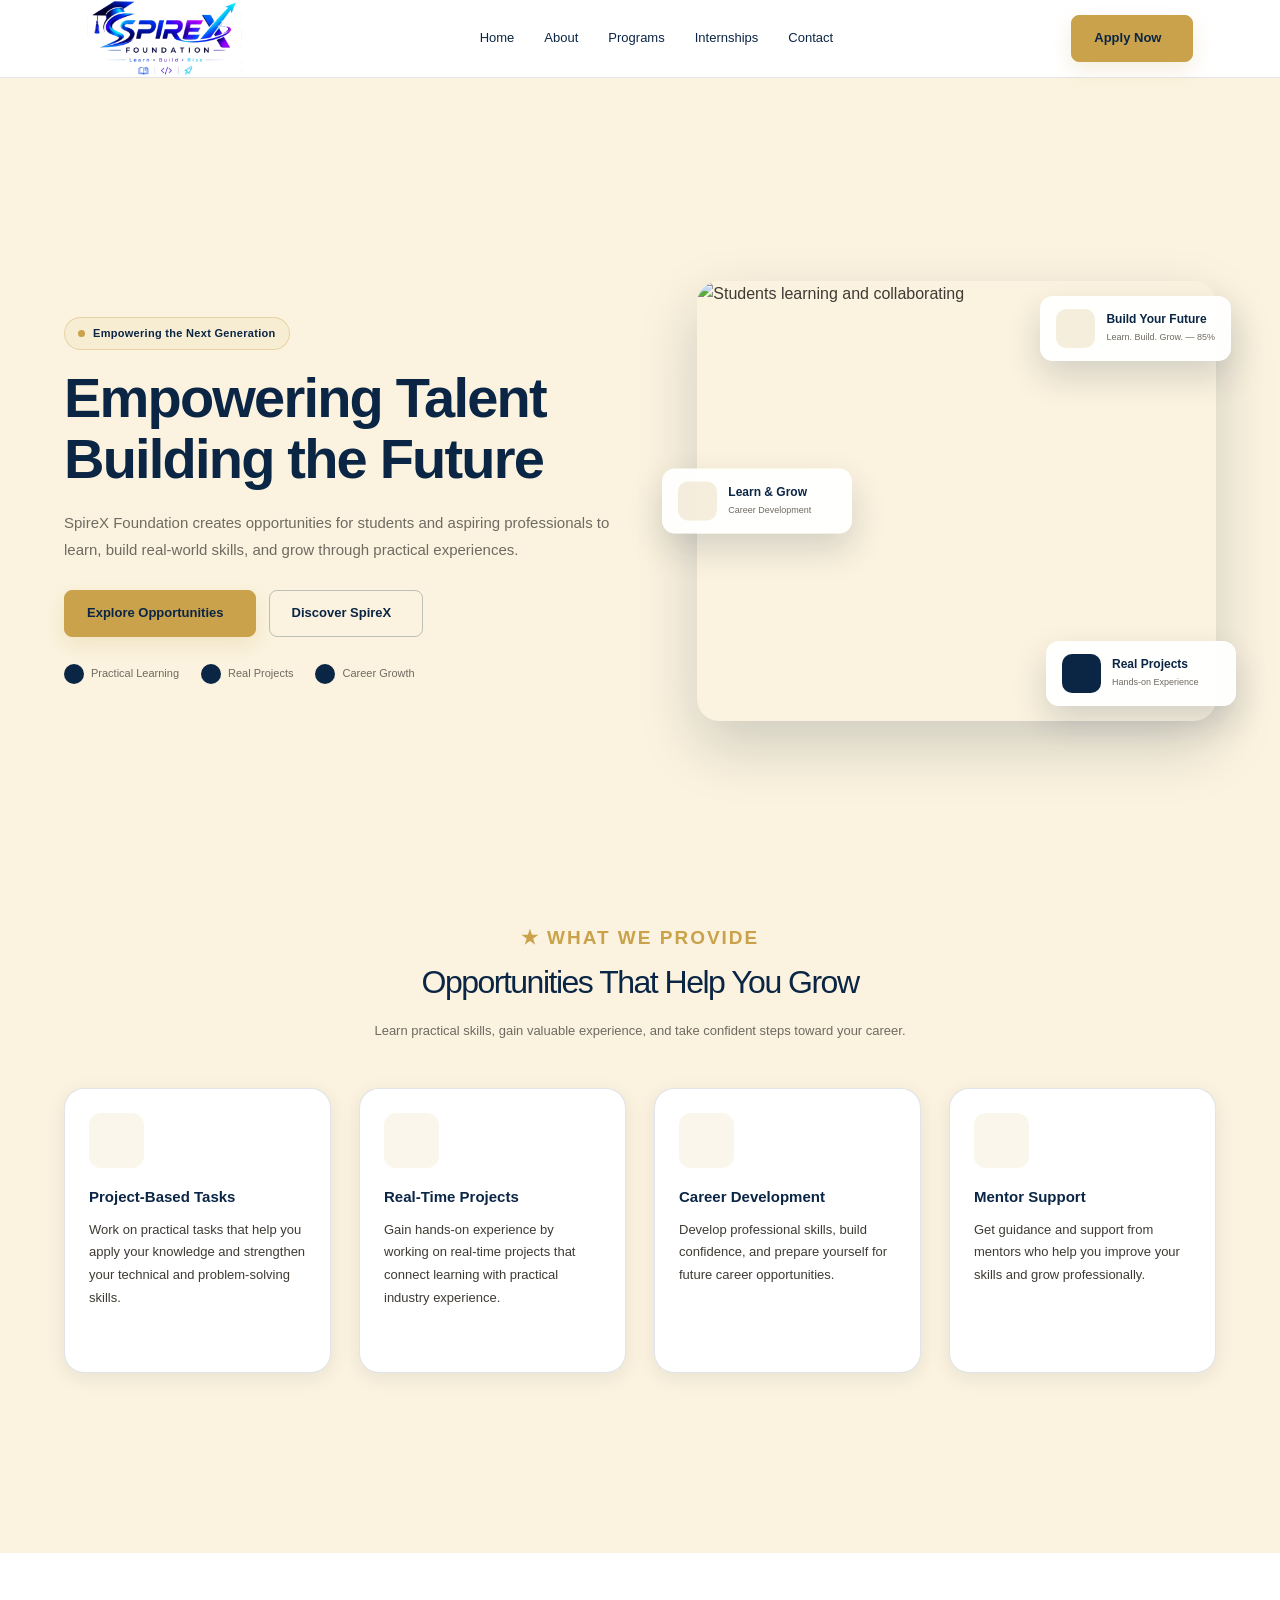
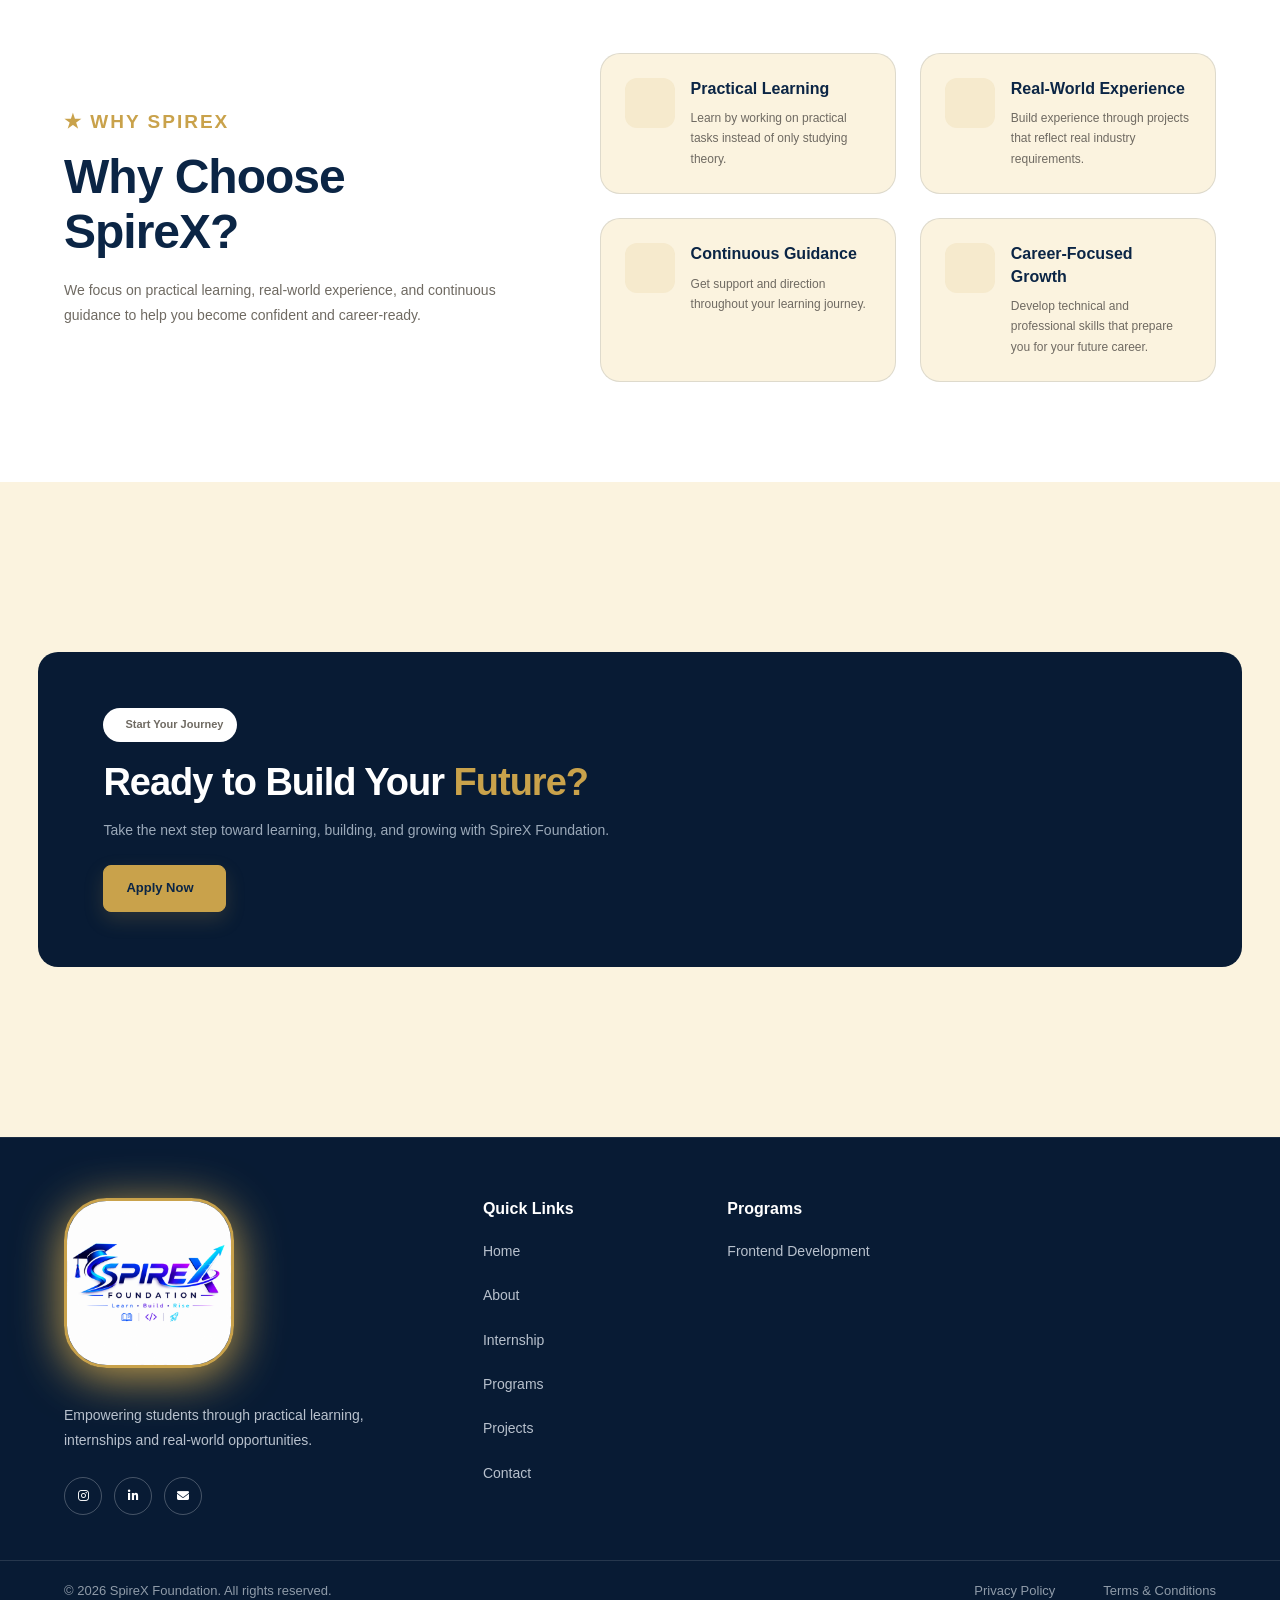
==== commit 401d64bb: "Footer Logo Changed" ====
--- a/index.html
+++ b/index.html
@@ -1,648 +1,29 @@
-<!DOCTYPE html>
+<!doctype html>
 <html lang="en">
+  <head>
+    <meta charset="UTF-8" />
 
-<head>
+    <meta name="viewport" content="width=device-width, initial-scale=1.0" />
 
-    <meta charset="UTF-8">
+    <title>SpireX Foundation</title>
 
-    <meta name="viewport"
-          content="width=device-width, initial-scale=1.0">
+    
 
-    <title>Programs | SpireX Foundation</title>
+    <link rel="stylesheet" href="css/global.css" />
 
-    <link rel="stylesheet"
-          href="https://cdnjs.cloudflare.com/ajax/libs/font-awesome/6.5.2/css/all.min.css">
+    <script src="https://unpkg.com/lucide@latest"></script>
+  </head>
 
-    <link rel="stylesheet"
-          href="style.css">
+  <body>
+    <div id="navbar-container"></div>
 
-</head>
+    <div id="hero-container"></div>
 
-<body>
+    <div id="cards-container"></div>
 
-<header class="navbar">
+    <div id="footer-container"></div>
 
-    <a href="index.html" class="logo-area">
-
-        <img src="assets/logo.png"
-             alt="SpireX Foundation"
-             class="logo">
-
-    </a>
-
-
-    <nav class="nav-links" id="navLinks">
-        
-
-        <a href="index.html" class="active">
-            Programs
-        </a>
-
-        <a href="internship.html">
-            Internship
-        </a>
-
-        <a href="projects.html">
-            Projects
-        </a>
-
-        
-
-    </nav>
-
-
-    <button class="apply-btn"
-            onclick="openApplication()">
-
-        <i class="fa-solid fa-paper-plane"></i>
-
-        Apply Now
-
-    </button>
-
-
-    <button class="menu-btn"
-            onclick="toggleMenu()">
-
-        <i class="fa-solid fa-bars"></i>
-
-    </button>
-
-</header>
-
-<section class="hero">
-
-    <div class="hero-content">
-
-        <span class="hero-label">
-
-            <i class="fa-solid fa-graduation-cap"></i>
-
-            SPIREX FOUNDATION
-
-        </span>
-
-
-        <h1>
-            Explore. Learn. Build. Impact.
-        </h1>
-
-
-        <p>
-            Discover programs designed to develop your
-            skills, creativity and career opportunities.
-        </p>
-
-    </div>
-
-</section>
-
-<section class="page-section">
-
-    <div class="section-heading">
-
-        <span>WHAT WE OFFER</span>
-
-        <h2>
-            Our Programs
-        </h2>
-
-        <p>
-            Learn new skills and gain practical experience
-            through our career-focused programs.
-        </p>
-
-    </div>
-
-
-
-    <div class="program-grid">
-
-
-
-        <article class="program-card">
-
-            <div class="card-image">
-
-                <img
-                    src="https://images.unsplash.com/photo-1521737711867-e3b97375f902?auto=format&fit=crop&w=900&q=80"
-                    alt="Internship">
-
-            </div>
-
-
-            <div class="card-icon navy-icon">
-
-                <i class="fa-solid fa-briefcase"></i>
-
-            </div>
-
-
-            <div class="card-content">
-
-                <h2>
-                    Internship Programs
-                </h2>
-
-                <p>
-                    Gain real-world experience through
-                    industry-oriented internships.
-                </p>
-
-
-                <ul>
-
-                    <li>
-                        <i class="fa-solid fa-circle-check"></i>
-                        Industry Mentorship
-                    </li>
-
-                    <li>
-                        <i class="fa-solid fa-circle-check"></i>
-                        Live Projects
-                    </li>
-
-                    <li>
-                        <i class="fa-solid fa-circle-check"></i>
-                        Skill Development
-                    </li>
-
-                    <li>
-                        <i class="fa-solid fa-circle-check"></i>
-                        Certificate
-                    </li>
-
-                </ul>
-
-
-                <div class="card-buttons">
-
-                    <button class="primary-btn"
-                            onclick="goToInternship()">
-
-                        Explore
-
-                        <i class="fa-solid fa-arrow-right"></i>
-
-                    </button>
-
-
-                    <button class="secondary-btn"
-                            onclick="showDetails('Internship Programs')">
-
-                        View Details
-
-                    </button>
-
-                </div>
-
-            </div>
-
-        </article>
-
-        <article class="program-card">
-
-            <div class="card-image">
-
-                <img
-                    src="https://images.unsplash.com/photo-1531482615713-2afd69097998?auto=format&fit=crop&w=900&q=80"
-                    alt="Training">
-
-            </div>
-
-
-            <div class="card-icon gold-icon">
-
-                <i class="fa-solid fa-book-open"></i>
-
-            </div>
-
-
-            <div class="card-content">
-
-                <h2>
-                    Training Programs
-                </h2>
-
-                <p>
-                    Develop technical and professional
-                    skills through structured training.
-                </p>
-
-
-                <ul>
-
-                    <li>
-                        <i class="fa-solid fa-circle-check"></i>
-                        Technical Training
-                    </li>
-
-                    <li>
-                        <i class="fa-solid fa-circle-check"></i>
-                        Career Development
-                    </li>
-
-                    <li>
-                        <i class="fa-solid fa-circle-check"></i>
-                        Practical Learning
-                    </li>
-
-                    <li>
-                        <i class="fa-solid fa-circle-check"></i>
-                        Expert Guidance
-                    </li>
-
-                </ul>
-
-
-                <div class="card-buttons">
-
-                    <button class="primary-btn"
-                            onclick="showDetails('Training Programs')">
-
-                        Explore
-
-                        <i class="fa-solid fa-arrow-right"></i>
-
-                    </button>
-
-
-                    <button class="secondary-btn"
-                            onclick="showDetails('Training Programs')">
-
-                        View Details
-
-                    </button>
-
-                </div>
-
-            </div>
-
-        </article>
-
-
-        <article class="program-card">
-
-            <div class="card-image">
-
-                <img
-                    src="https://images.unsplash.com/photo-1556761175-b413da4baf72?auto=format&fit=crop&w=900&q=80"
-                    alt="Workshop">
-
-            </div>
-
-
-            <div class="card-icon navy-icon">
-
-                <i class="fa-solid fa-users"></i>
-
-            </div>
-
-
-            <div class="card-content">
-
-                <h2>
-                    Workshops
-                </h2>
-
-                <p>
-                    Participate in interactive workshops
-                    led by experienced professionals.
-                </p>
-
-
-                <ul>
-
-                    <li>
-                        <i class="fa-solid fa-circle-check"></i>
-                        Expert Sessions
-                    </li>
-
-                    <li>
-                        <i class="fa-solid fa-circle-check"></i>
-                        Hands-on Learning
-                    </li>
-
-                    <li>
-                        <i class="fa-solid fa-circle-check"></i>
-                        Networking
-                    </li>
-
-                    <li>
-                        <i class="fa-solid fa-circle-check"></i>
-                        Certificates
-                    </li>
-
-                </ul>
-
-
-                <div class="card-buttons">
-
-                    <button class="primary-btn"
-                            onclick="showDetails('Workshops')">
-
-                        Explore
-
-                        <i class="fa-solid fa-arrow-right"></i>
-
-                    </button>
-
-
-                    <button class="secondary-btn"
-                            onclick="showDetails('Workshops')">
-
-                        View Details
-
-                    </button>
-
-                </div>
-
-            </div>
-
-        </article>
-
-        <article class="program-card">
-
-            <div class="card-image">
-
-                <img
-                    src="https://images.unsplash.com/photo-1518770660439-4636190af475?auto=format&fit=crop&w=900&q=80"
-                    alt="Projects">
-
-            </div>
-
-
-            <div class="card-icon gold-icon">
-
-                <i class="fa-solid fa-code"></i>
-
-            </div>
-
-
-            <div class="card-content">
-
-                <h2>
-                    Projects
-                </h2>
-
-                <p>
-                    Build practical projects and showcase
-                    your skills through real-world work.
-                </p>
-
-
-                <ul>
-
-                    <li>
-                        <i class="fa-solid fa-circle-check"></i>
-                        Real-world Problems
-                    </li>
-
-                    <li>
-                        <i class="fa-solid fa-circle-check"></i>
-                        Modern Technologies
-                    </li>
-
-                    <li>
-                        <i class="fa-solid fa-circle-check"></i>
-                        Team Collaboration
-                    </li>
-
-                    <li>
-                        <i class="fa-solid fa-circle-check"></i>
-                        Portfolio Building
-                    </li>
-
-                </ul>
-
-
-                <div class="card-buttons">
-
-                    <button class="primary-btn"
-                            onclick="goToProjects()">
-
-                        View Projects
-
-                        <i class="fa-solid fa-arrow-right"></i>
-
-                    </button>
-
-
-                    <button class="secondary-btn"
-                            onclick="showDetails('Projects')">
-
-                        View Details
-
-                    </button>
-
-                </div>
-
-            </div>
-
-        </article>
-
-    </div>
-
-</section>
-
-
-<section class="stats">
-
-    <div class="stat">
-
-        <i class="fa-solid fa-users"></i>
-
-        <div>
-
-            <strong>1000+</strong>
-
-            <span>Students</span>
-
-        </div>
-
-    </div>
-
-
-    <div class="stat">
-
-        <i class="fa-solid fa-folder-open"></i>
-
-        <div>
-
-            <strong>200+</strong>
-
-            <span>Projects</span>
-
-        </div>
-
-    </div>
-
-
-    <div class="stat">
-
-        <i class="fa-solid fa-user-tie"></i>
-
-        <div>
-
-            <strong>25+</strong>
-
-            <span>Mentors</span>
-
-        </div>
-
-    </div>
-
-
-    <div class="stat">
-
-        <i class="fa-solid fa-certificate"></i>
-
-        <div>
-
-            <strong>100%</strong>
-
-            <span>Certification</span>
-
-        </div>
-
-    </div>
-
-</section>
-
-
-
-<footer id="contact">
-
-    <p>
-        © 2026 SpireX Foundation. All Rights Reserved.
-    </p>
-
-</footer>
-
-<div class="modal"
-     id="infoModal">
-
-    <div class="modal-box">
-
-        <button class="close-btn"
-                onclick="closeModal()">
-
-            &times;
-
-        </button>
-
-
-        <div class="modal-icon">
-
-            <i class="fa-solid fa-circle-info"></i>
-
-        </div>
-
-
-        <h2 id="modalTitle">
-            Program Details
-        </h2>
-
-
-        <p id="modalText">
-            Program information
-        </p>
-
-
-        <button class="primary-btn modal-action"
-                onclick="openApplication()">
-
-            Apply Now
-
-            <i class="fa-solid fa-paper-plane"></i>
-
-        </button>
-
-    </div>
-
-</div>
-
-
-<div class="modal"
-     id="applicationModal">
-
-    <div class="modal-box">
-
-        <button class="close-btn"
-                onclick="closeApplication()">
-
-            &times;
-
-        </button>
-
-
-        <h2>
-            Apply to SpireX Foundation
-        </h2>
-
-
-        <form onsubmit="submitApplication(event)">
-
-            <input type="text"
-                   id="appName"
-                   placeholder="Your Name"
-                   required>
-
-
-            <input type="email"
-                   id="appEmail"
-                   placeholder="Email Address"
-                   required>
-
-
-            <select id="appProgram"
-                    required>
-
-                <option value="">
-                    Select Program
-                </option>
-
-                <option>
-                    Internship
-                </option>
-
-                <option>
-                    Training
-                </option>
-
-                <option>
-                    Workshop
-                </option>
-
-                <option>
-                    Projects
-                </option>
-
-            </select>
-
-
-            <button type="submit"
-                    class="primary-btn">
-
-                Submit Application
-
-                <i class="fa-solid fa-check"></i>
-
-            </button>
-
-        </form>
-
-    </div>
-
-</div>
-
-
-<div class="modal" id="applicationModal">
-
-</div>
-
-<script src="script.js"></script>
-
-</body>
-
-</html>+    <script src="js/includes.js"></script>
+    <script src="js/main.js"></script>
+  </body>
+</html>
--- a/css/global.css
+++ b/css/global.css
@@ -0,0 +1,154 @@
+@import url("./includes/Variables.css");
+@import url("./includes/Reset.css");
+@import url("./includes/utilities.css");
+@import url("./includes/components.css");
+@import url("./includes/responsive.css");
+
+/* 1. ROOT VARIABLES */
+
+:root {
+    --primary: #0B2545;
+    --dark: #081B34;
+    --accent: #C9A24B;
+    --navbar: #111827;
+
+
+    --cream: #FBF3DF;
+    --white: #FFFFFF;
+
+
+    --text: #3F3A34;
+    --text-light: #6F6A62;
+    --text-dark: #1F1A14;
+
+    --border: rgba(11, 37, 69, 0.12);
+
+    --card-shadow: 0 5px 20px rgba(8, 27, 52, 0.08);
+    --card-hover-shadow: 0 15px 40px rgba(8, 27, 52, 0.12);
+
+    --radius-lg: 20px;
+}
+
+
+/* 2. RESET */
+
+* {
+    margin: 0;
+    padding: 0;
+    box-sizing: border-box;
+}
+
+html {
+    scroll-behavior: smooth;
+    height: auto;
+    min-height: 100%;
+    overflow-x: hidden;
+    overflow-y: auto;
+}
+
+body {
+    width: 100%;
+    height: auto;
+    min-height: 100%;
+    font-family: "Poppins", sans-serif;
+    color: var(--text);
+    background: var(--cream);
+    line-height: 1.6;
+    overflow-x: hidden;
+    overflow-y: auto;
+}
+
+a {
+    color: inherit;
+    text-decoration: none;
+}
+
+button,
+input,
+textarea,
+select {
+    font-family: inherit;
+}
+
+button {
+    cursor: pointer;
+}
+
+img {
+    max-width: 100%;
+    display: block;
+}
+
+
+/* 3. COMMON CONTAINER */
+
+.container {
+    width: 100%;
+    margin: 0;
+}
+
+
+/* 4. BUTTONS */
+
+.btn {
+    display: inline-flex;
+    align-items: center;
+    justify-content: center;
+    gap: 9px;
+    padding: 12px 22px;
+    border-radius: 8px;
+    font-size: 13px;
+    font-weight: 600;
+    transition:
+        transform 0.3s ease,
+        box-shadow 0.3s ease,
+        background 0.3s ease,
+        color 0.3s ease,
+        border-color 0.3s ease;
+}
+
+.btn svg {
+    width: 16px;
+    height: 16px;
+}
+
+.btn-gold {
+    color: var(--primary);
+    background: var(--accent);
+    border: 1px solid var(--accent);
+    box-shadow: 0 8px 20px rgba(201, 162, 75, 0.18);
+}
+
+.btn-gold:hover {
+    transform: translateY(-2px);
+    background: #D4AF5E;
+    box-shadow: 0 12px 28px rgba(201, 162, 75, 0.28);
+}
+
+.btn-outline {
+    color: var(--primary);
+    background: transparent;
+    border: 1px solid rgba(11, 37, 69, 0.25);
+}
+
+.btn-outline:hover {
+    color: var(--white);
+    background: var(--primary);
+    border-color: var(--primary);
+    transform: translateY(-2px);
+}
+
+
+
+
+
+
+/* 13. BACKGROUNDS */
+
+.bg-white {
+    width: 100%;
+    background: var(--cream);
+}
+
+
+
